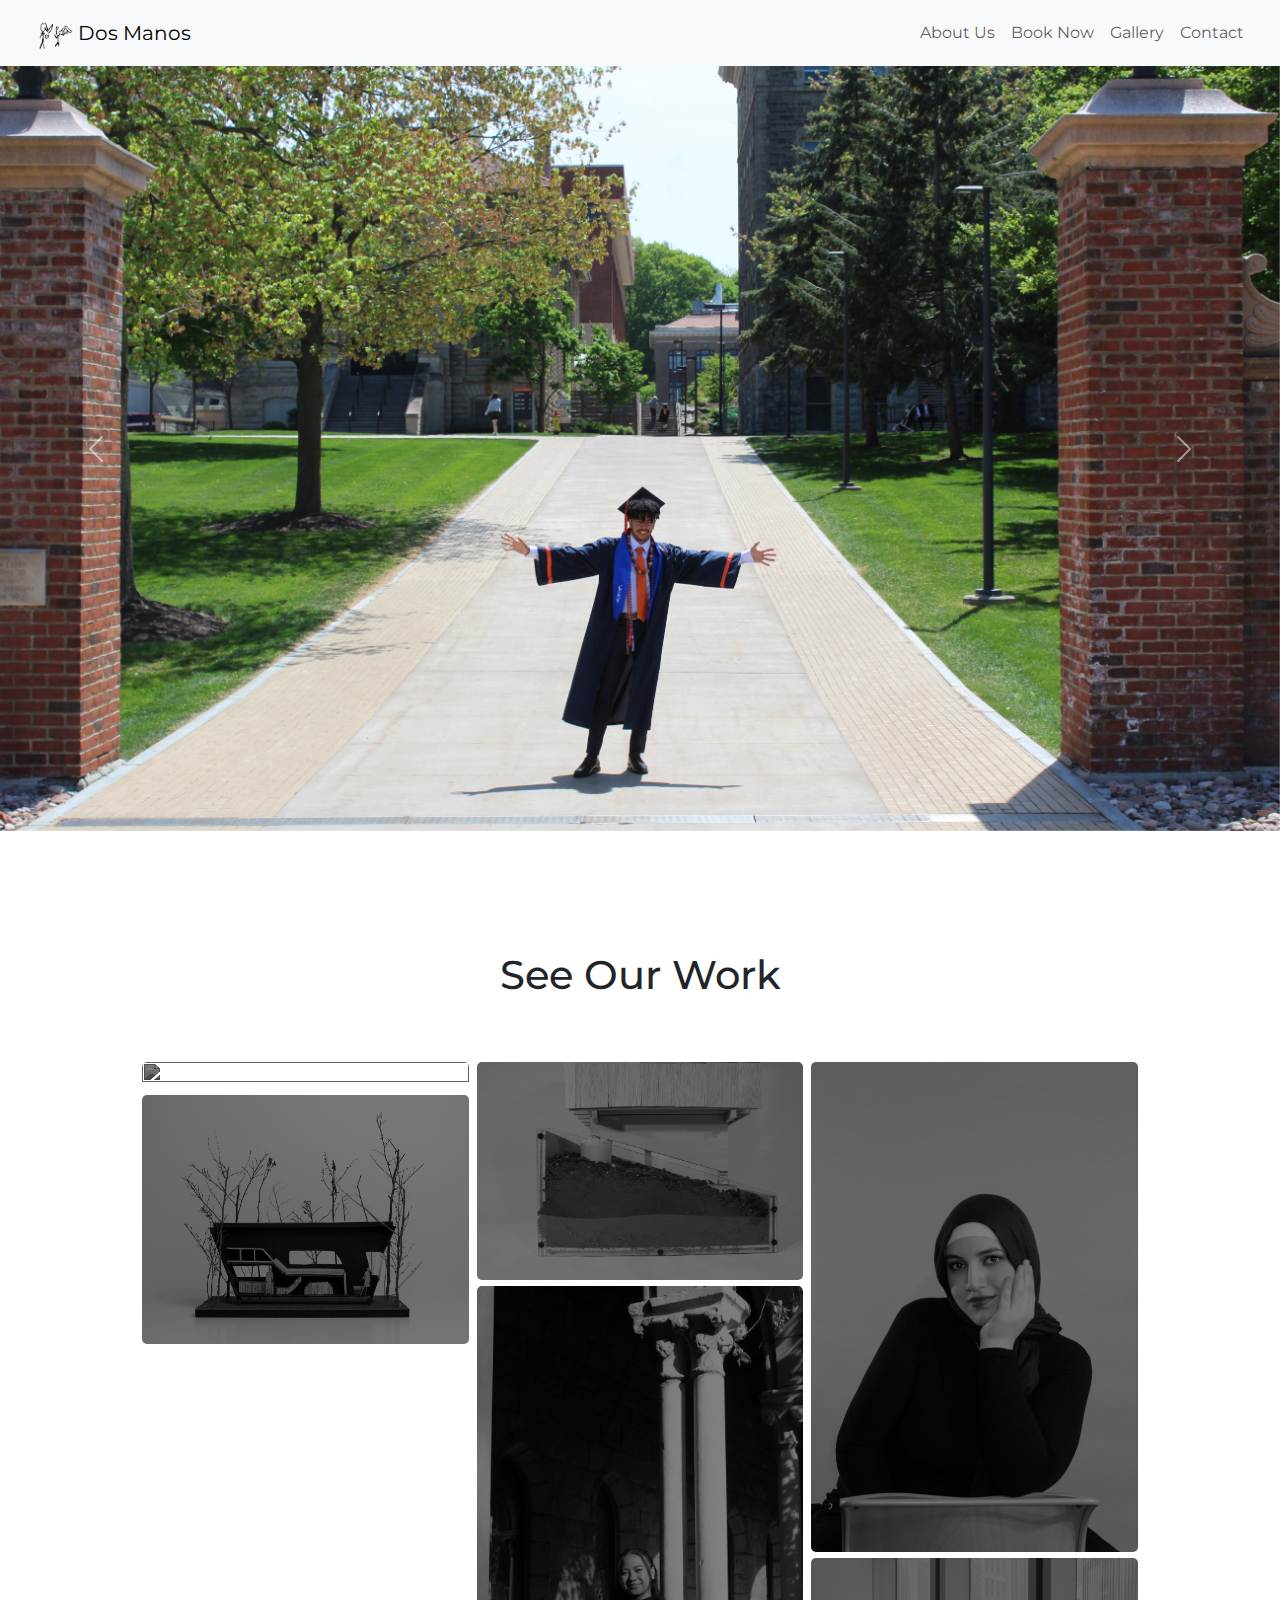
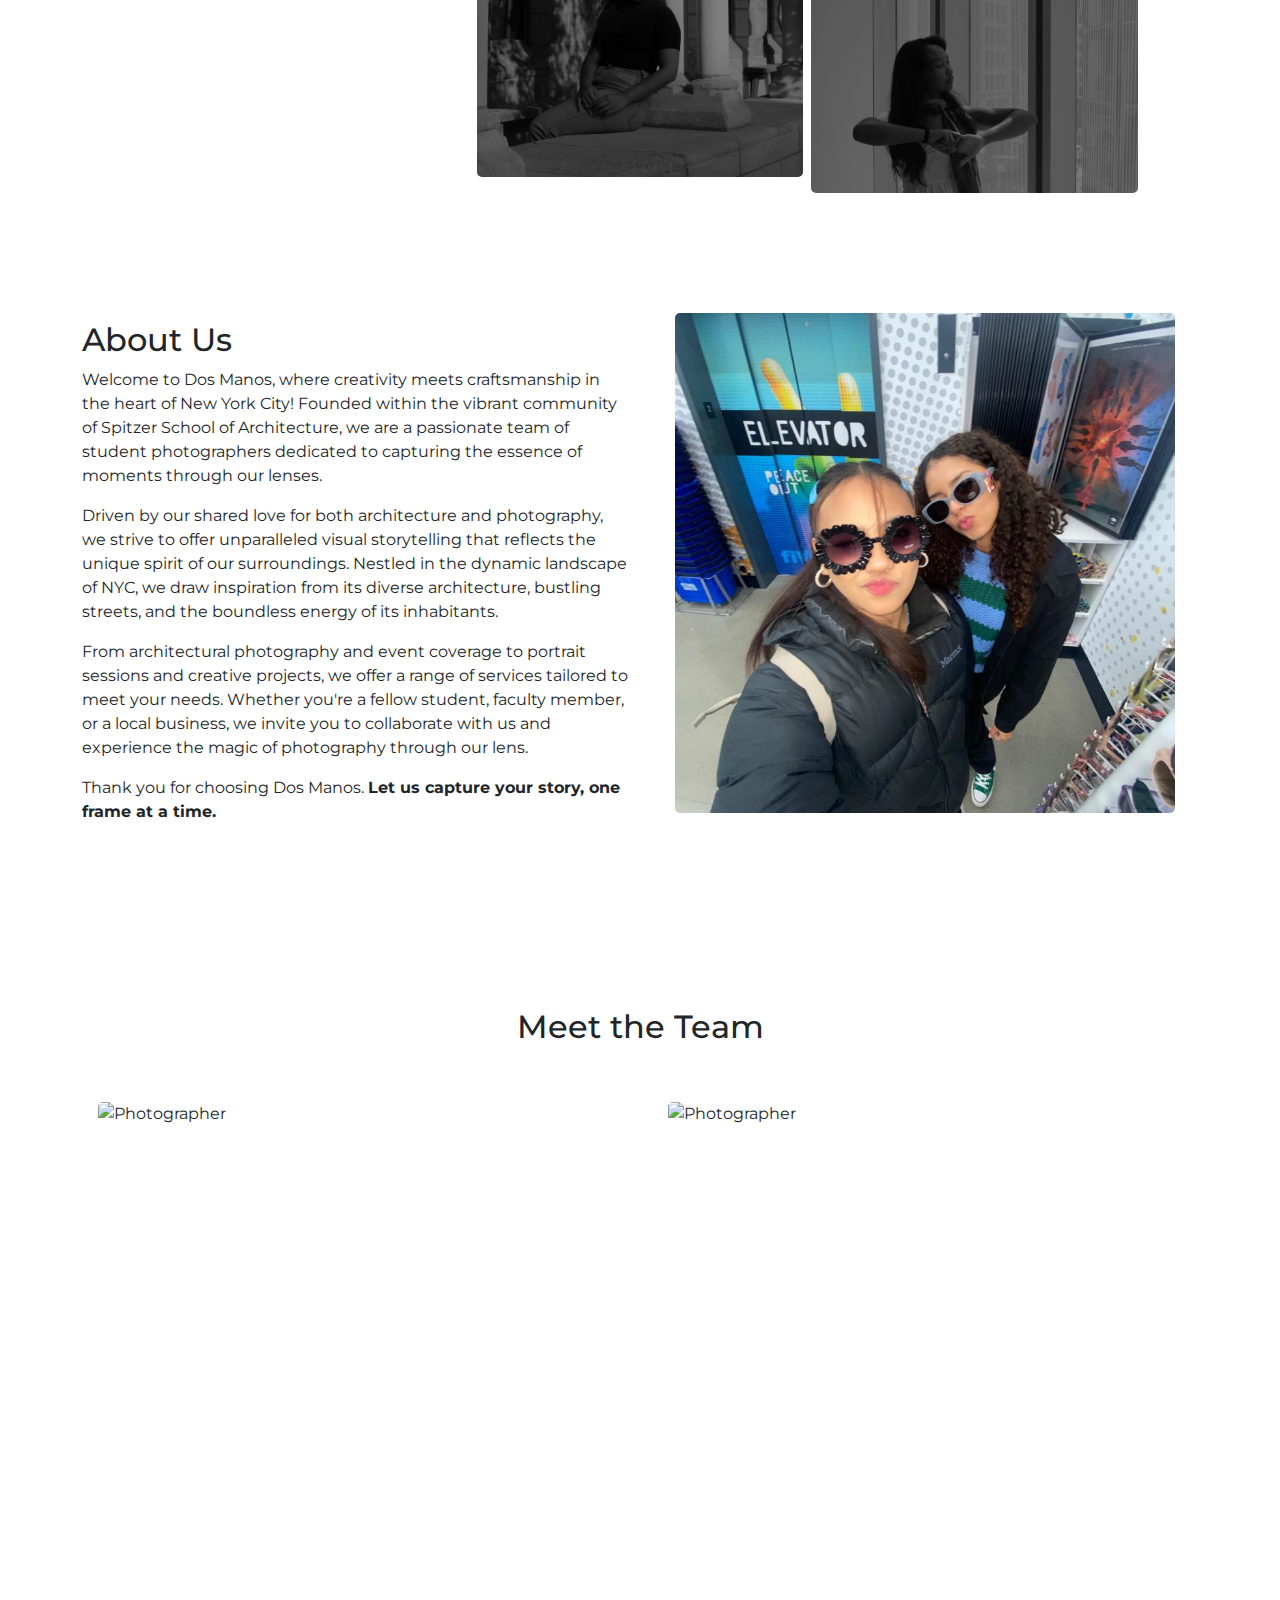
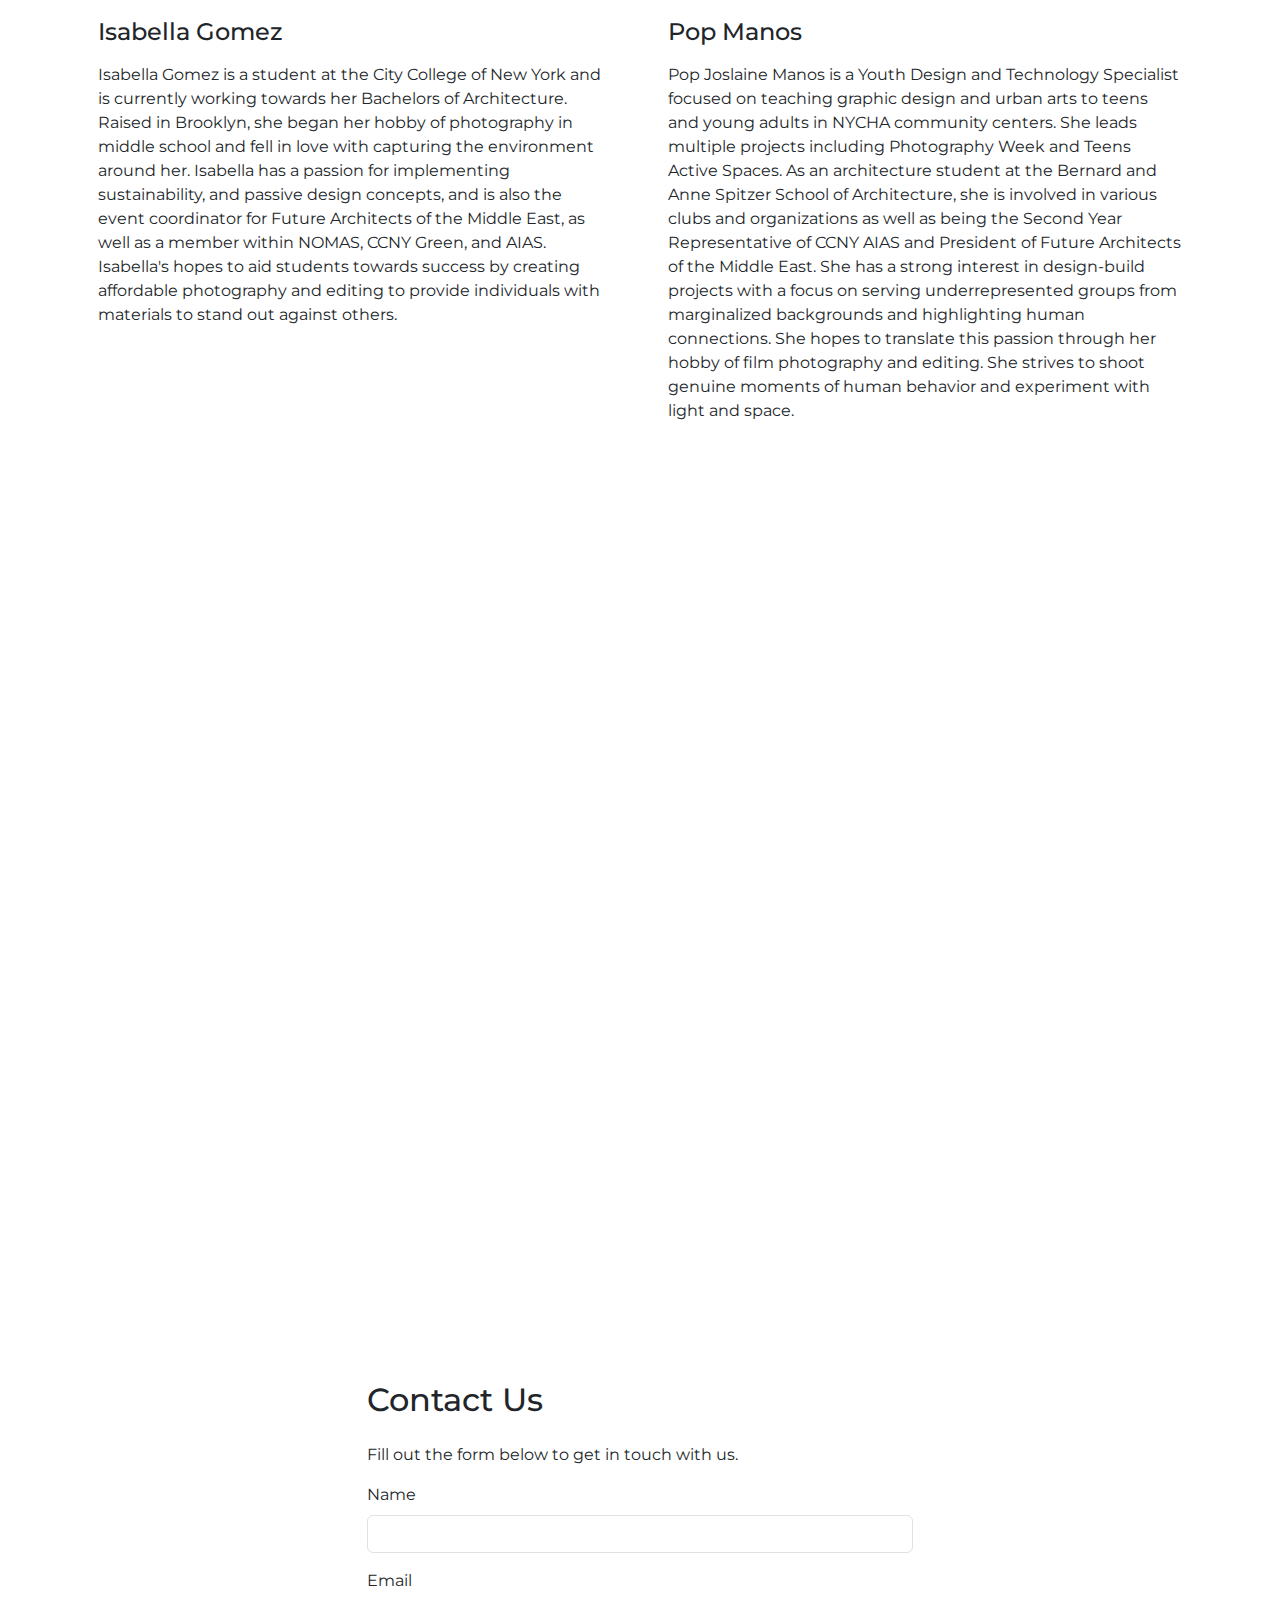
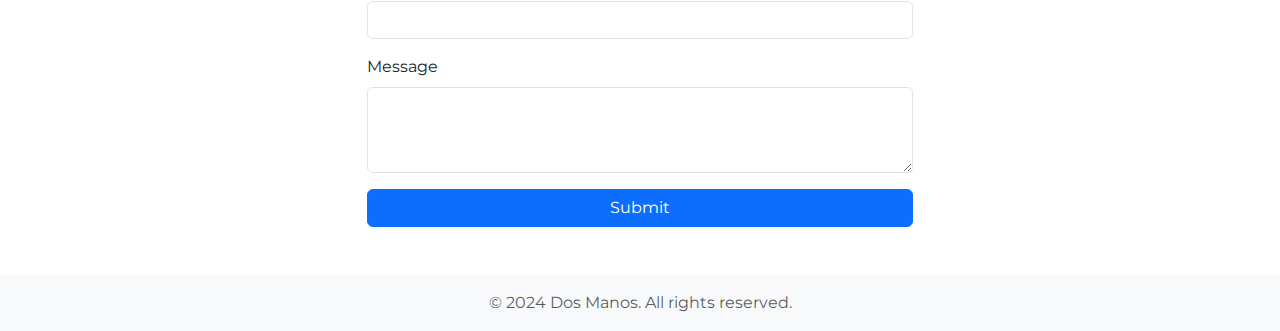
==== index.html @ 1ea1bb6c "removed location info and centered contact us form" ====
<!DOCTYPE html>
<html lang="en">

<head>
    <meta charset="UTF-8">
    <meta name="viewport" content="width=device-width, initial-scale=1.0">
    <title>Dos Manos - Home</title>
    <link href="https://cdn.jsdelivr.net/npm/bootstrap@5.3.3/dist/css/bootstrap.min.css" rel="stylesheet"
        integrity="sha384-QWTKZyjpPEjISv5WaRU9OFeRpok6YctnYmDr5pNlyT2bRjXh0JMhjY6hW+ALEwIH" crossorigin="anonymous">
    <link rel="stylesheet" href="css/style.css">
    <link rel="shortcut icon" href="assets/LOGO.jpg" type="image/x-icon">
</head>

<body>

    <!-- Navbar -->
    <nav class="navbar navbar-expand-lg navbar-light bg-light px-3">
        <div class="container-fluid">
           <img src="assets/LOGO-removebg-preview.png" alt="logo" width="50" height="50">
           <a class="navbar-brand" href="index.html">Dos Manos</a>
            <button class="navbar-toggler" type="button" data-bs-toggle="collapse" data-bs-target="#navbarNav"
                aria-controls="navbarNav" aria-expanded="false" aria-label="Toggle navigation">
                <span class="navbar-toggler-icon"></span>
            </button>
            <div class="collapse navbar-collapse" id="navbarNav">
                <ul class="navbar-nav ms-auto">
                    <li class="nav-item">
                        <a class="nav-link" href="#about">About Us</a>
                    </li>
                    <li class="nav-item">
                        <a class="nav-link" href="#book">Book Now</a>
                    </li>
                    <li class="nav-item">
                        <a class="nav-link" href="gallery.html">Gallery</a>
                    </li>
                    <li class="nav-item">
                        <a class="nav-link" href="#contact">Contact</a>
                    </li>
                </ul>
            </div>
        </div>
    </nav>

    <!-- Hero section -->
    <div id="carouselExampleAutoplaying" class="carousel slide" data-bs-ride="carousel">
        <div class="carousel-inner">
            <div class="carousel-item active">
                <img src="assets/grad_photo.JPG" class="d-block w-100 c-image" alt="...">
            </div>
            <div class="carousel-item">
                <img src="assets/stairs.JPG" class="d-block w-100 c-image" alt="...">
            </div>
            <div class="carousel-item">
                <img src="assets/landscape.jpg" class="d-block w-100 c-image" alt="...">
            </div>
        </div>
        <button class="carousel-control-prev" type="button" data-bs-target="#carouselExampleAutoplaying"
            data-bs-slide="prev">
            <span class="carousel-control-prev-icon" aria-hidden="true"></span>
            <span class="visually-hidden">Previous</span>
        </button>
        <button class="carousel-control-next" type="button" data-bs-target="#carouselExampleAutoplaying"
            data-bs-slide="next">
            <span class="carousel-control-next-icon" aria-hidden="true"></span>
            <span class="visually-hidden">Next</span>
        </button>
    </div>

    <!-- Gallery section -->
    <section class="container-fluid" id="gallery">
        <h1 class="text-center py-5">See Our Work</h1>
        <div class="row gallery-row">
            <div class="col gallery-col">
                <img src="assets/headshotl.JPG" />
                <img src="assets/frontsection.JPG" />
            </div>
            <div class="col gallery-col">
                <img src="assets/foundation.jpg" />
                <img src="assets/pop_sitting.JPG" />
            </div>
            <div class="col gallery-col">
                <img src="assets/mariem.jpg" />
                <img src="assets/picb.JPG" />
            </div>
        </div>
    </section>

    <!-- About us section -->
    <section class="container my-5" id="about">
        <div class="col">
            <div class="row">
                <div class="col-lg-6">
                    <h2 class="my-2">About Us</h2>
                    <p>Welcome to Dos Manos, where creativity meets craftsmanship in the heart of New York City! Founded within the
                    vibrant community of Spitzer School of Architecture, we are a passionate team of student photographers dedicated to
                    capturing the essence of moments through our lenses.</p>
                    <p>Driven by our shared love for both architecture and photography, we strive to offer unparalleled visual storytelling
                    that reflects the unique spirit of our surroundings. Nestled in the dynamic landscape of NYC, we draw inspiration from
                    its diverse architecture, bustling streets, and the boundless energy of its inhabitants.</p>
                    <p> From architectural photography and event coverage to portrait sessions and creative projects, we offer a range of
                    services tailored to meet your needs. Whether you're a fellow student, faculty member, or a local business, we invite
                    you to collaborate with us and experience the magic of photography through our lens.</p>
                    <p> Thank you for choosing Dos Manos. <b>Let us capture your story, one frame at a time.</b></p>
                </div>
                <div class="col-lg-6 d-flex">
                    <img src="assets/aboutsection.jpg" class="img-fluid img-border mx-auto square-image" alt="Photographer">
                </div>
            </div>
        </div>
    </section>

    <!-- Meet the team section -->
    <section class="container my-4" id="meet">
        <h2 class="text-center py-5">Meet the Team</h2>
        <div class="row">
            <div class="col-sm-12 col-md-6">
                <div class="row">
                    <div class="col d-flex mx-3">
                        <img src="assets/aboutizy.JPG" class="img-fluid img-border mx-auto team-pic" alt="Photographer">
                    </div>
                </div>
                <div class="row about-text">
                    <div class="col mx-3">
                        <h4 class="my-3">Isabella Gomez</h4>
                        <p>Isabella Gomez is a student at the City College of New York and is currently
                        working towards her Bachelors of Architecture. Raised in Brooklyn, she began
                        her hobby of photography in middle school and fell in love with capturing the
                        environment around her. Isabella has a passion for implementing sustainability,
                        and passive design concepts, and is also the event coordinator for Future
                        Architects of the Middle East, as well as a member within NOMAS, CCNY Green,
                        and AIAS. Isabella's hopes to aid students towards success by creating affordable
                        photography and editing to provide individuals with materials to stand out against
                        others.</p>
                    </div>
                </div>
            </div>
            <div class="col-sm-12 col-md-6">
                <div class="row">
                    <div class="col d-flex mx-3">
                        <img src="assets/popabout.jpg" class="img-fluid img-border mx-auto team-pic" alt="Photographer">
                    </div>
                </div>
                <div class="row about-text">
                    <div class="col mx-3">
                        <h4 class="my-3">Pop Manos</h4>
                        <p>Pop Joslaine Manos is a Youth Design and Technology Specialist focused on teaching
                        graphic design and urban arts to teens and young adults in NYCHA community centers.
                        She leads multiple projects including Photography Week and Teens Active Spaces.
                        As an architecture student at the Bernard and Anne Spitzer School of Architecture,
                        she is involved in various clubs and organizations as well as being the Second Year
                        Representative of CCNY AIAS and President of Future Architects of the Middle East.
                        She has a strong interest in design-build projects with a focus on serving
                        underrepresented groups from marginalized backgrounds and highlighting human
                        connections. She hopes to translate this passion through her hobby of film
                        photography and editing. She strives to shoot genuine moments of human behavior and
                        experiment with light and space.</p>
                    </div>
                </div>
            </div>
        </div>
    </section>

    <!-- Embed calendly for scheduling-->
    <section class="container-fluid" id="book">
        <div 
            class="calendly-inline-widget" 
            data-url="https://calendly.com/ethandavid111" 
            style="min-width:320px;height:710px;"
            >
        </div>
    </section>

    <!-- Contact us section -->
    <section class="container my-5" id="contact">
        <div class="row d-flex">
            <div class="col-lg-6 mx-auto">
                <h2 class="py-3">Contact Us</h2>
                <p>Fill out the form below to get in touch with us.</p>
                <form action="https://formsubmit.co/ethandavid111@gmail.com" method="POST">
                    <input type="hidden" name="_subject" value="New Inquiry For Dos Manos">
                    <div class="mb-3">
                        <label for="name" class="form-label">Name</label>
                        <input type="text" class="form-control" id="name" name="name" required>
                    </div>
                    <div class="mb-3">
                        <label for="email" class="form-label">Email</label>
                        <input type="email" class="form-control" id="email" name="email" required>
                    </div>
                    <div class="mb-3">
                        <label for="message" class="form-label">Message</label>
                        <textarea class="form-control" id="message" name="message" rows="3" required></textarea>
                    </div>
                    <button type="submit" class="btn btn-primary w-100">Submit</button>
                </form>
            </div>
        </div>
    </section>

    <!-- Footer -->
    <footer class="footer mt-auto py-3 bg-light">
        <div class="container text-center">
            <span class="text-muted">© 2024 Dos Manos. All rights reserved.</span>
        </div>
    </footer>

    <!-- Scripts -->
    <script src="https://cdn.jsdelivr.net/npm/bootstrap@5.3.3/dist/js/bootstrap.bundle.min.js"
        integrity="sha384-YvpcrYf0tY3lHB60NNkmXc5s9fDVZLESaAA55NDzOxhy9GkcIdslK1eN7N6jIeHz"
        crossorigin="anonymous"></script>
    <script type="text/javascript" src="https://assets.calendly.com/assets/external/widget.js"></script>
</body>

</html>
---- css/style.css ----
@import url('https://fonts.googleapis.com/css2?family=Montserrat:ital,wght@0,100..900;1,100..900&display=swap');

* {
    margin: 0;
    padding: 0;
    box-sizing: border-box;
    font-family: 'Montserrat', sans-serif;

}

section {
    padding-top: 8vh;
}

.team-pic {
    height: 500px;
    width: 100%;
    object-fit: cover;
}

.square-image {
    width: 500px;
    /* Adjust this value as needed */
    height: 500px;
    /* Adjust this value as needed */
    object-fit: cover;
}

.img-border {
    border-radius: 5px;
}

.team-member {
    display: flex;
    flex-direction: column;
    align-items: center;
    justify-content: center;
    margin: 2% 0;
}

.c-image {
    height: 85vh;
    object-fit: cover;
}

::-webkit-scrollbar {
    width: 10px;
    height: 10px;
    background-color: #ccc;
}

::-webkit-scrollbar-thumb {
    background-color: #eee;
}

::-webkit-scrollbar-track {
    background-color: #fff;
}

.modal {
    display: none;
    /* Initially hidden */
    position: fixed;
    /* Stay in place */
    z-index: 1;
    /* Sit on top */
    padding-top: 100px;
    /* Location of box content */
    left: 0;
    top: 0;
    width: 100%;
    /* Full width */
    height: 100%;
    /* Full height */
    overflow: auto;
    /* Enable scroll if needed */
    background-color: rgba(0, 0, 0, 0.4);
    /* Black w/ opacity */
}

.img-zoom {
    max-width: 80%;
    /* Max image width */
    max-height: 80%;
    /* Max image height */
    margin: auto;
    display: block;
    object-fit: contain;
    /* Scale to fit container */
}

.modal.active {
    backdrop-filter: blur(20px);
    /* Adjust blur amount as needed */
}

.gallery-row {
    display: flex;
    flex-wrap: wrap;
    width: 80%;
}

.gallery-row .gallery-col {
    flex: 33.3%;
    width: auto;
    overflow: hidden;
    padding: 0 4px;
    height: 100%;
}

.gallery-row .gallery-col img {
    margin-top: 2%;
    width: 100%;
    height: 100%;
    cursor: pointer;
    filter: grayscale(1) brightness(0.5);
    border-radius: 5px;
    transition: 0.3s linear;
}

.gallery-row .gallery-col img:hover {
    filter: grayscale(0) brightness(1);
}

#gallery {
    display: flex;
    align-items: center;
    flex-direction: column;
}

/* MAKE IT RESPONSIVE */
@media only screen and (max-width: 800px) {
    .gallery-row .gallery-col {
        flex: 50%;
    }

    .c-image {
        height: 50vh;
    }
}

@media only screen and (max-width: 600px) {
    .gallery-row .gallery-col {
        flex: 100%;
    }

    .gallery-row .gallery-col img {
        filter: grayscale(0) brightness(1);
    }
}
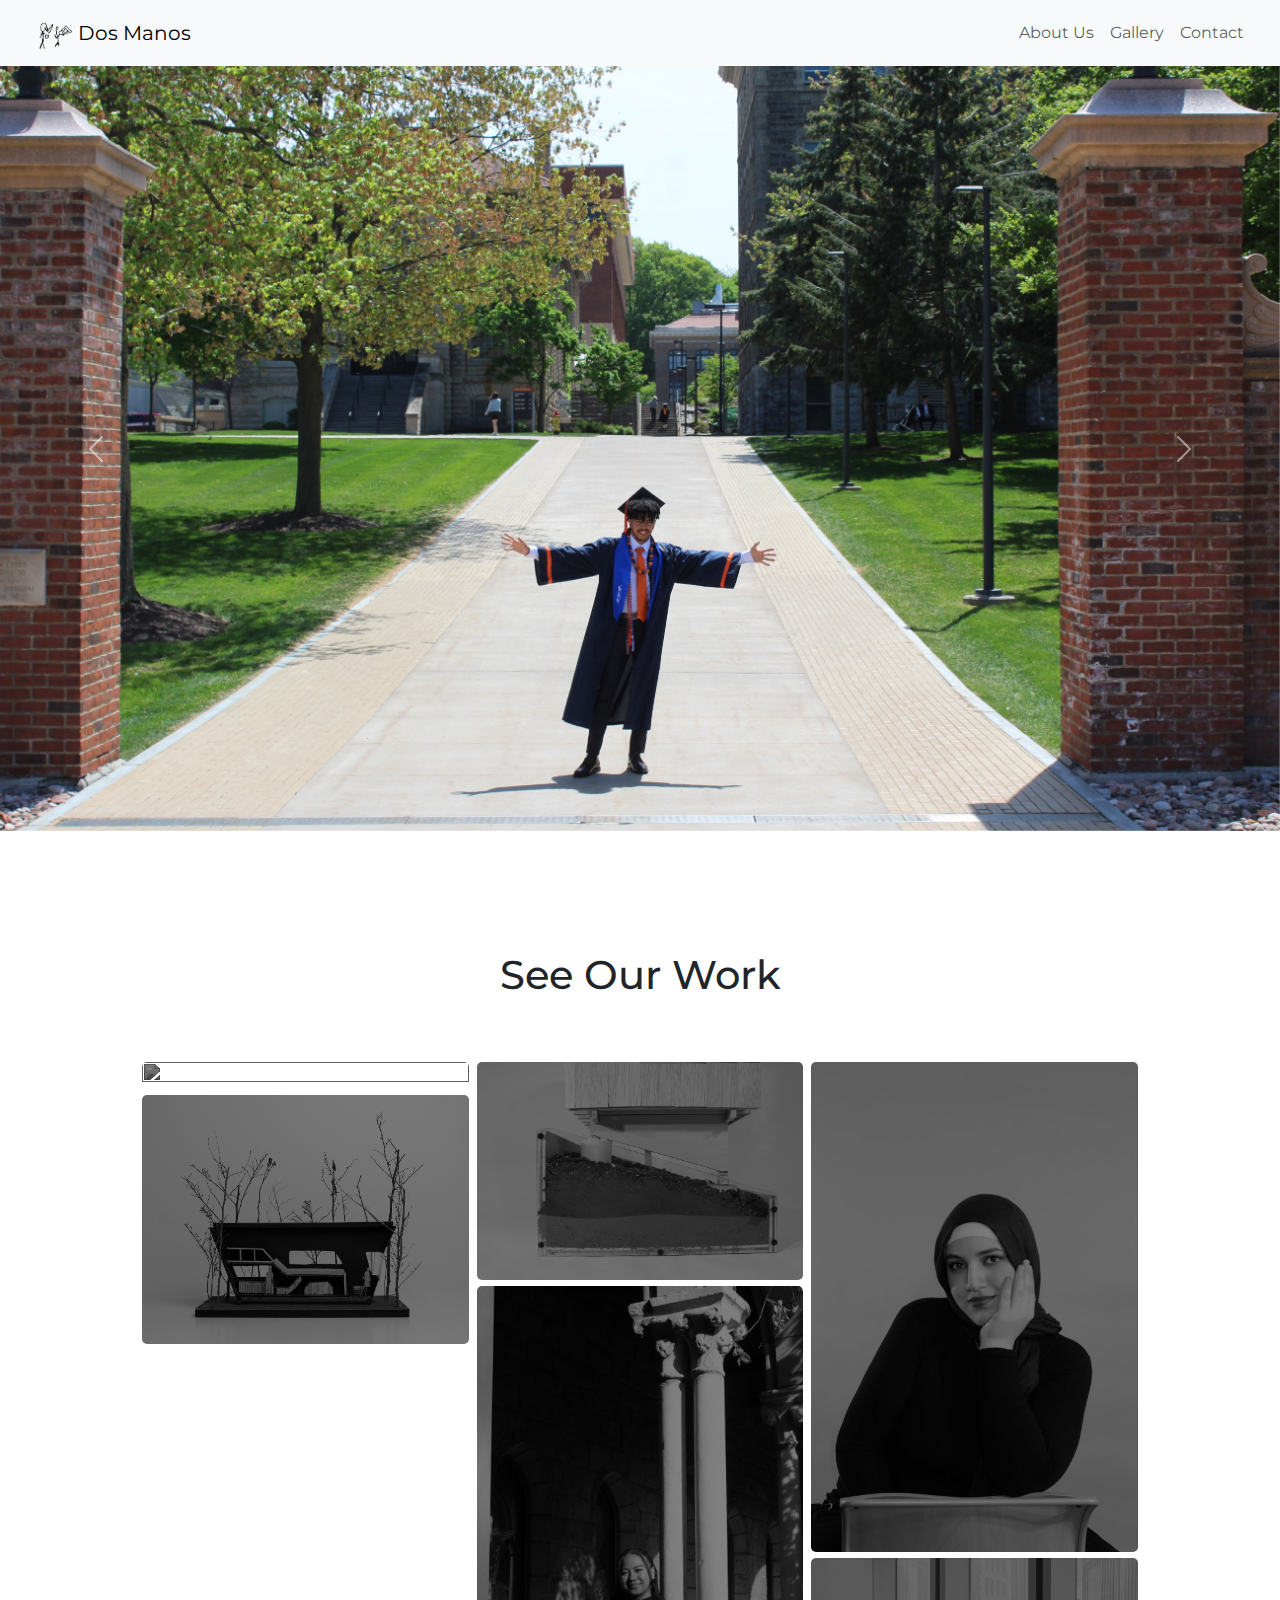
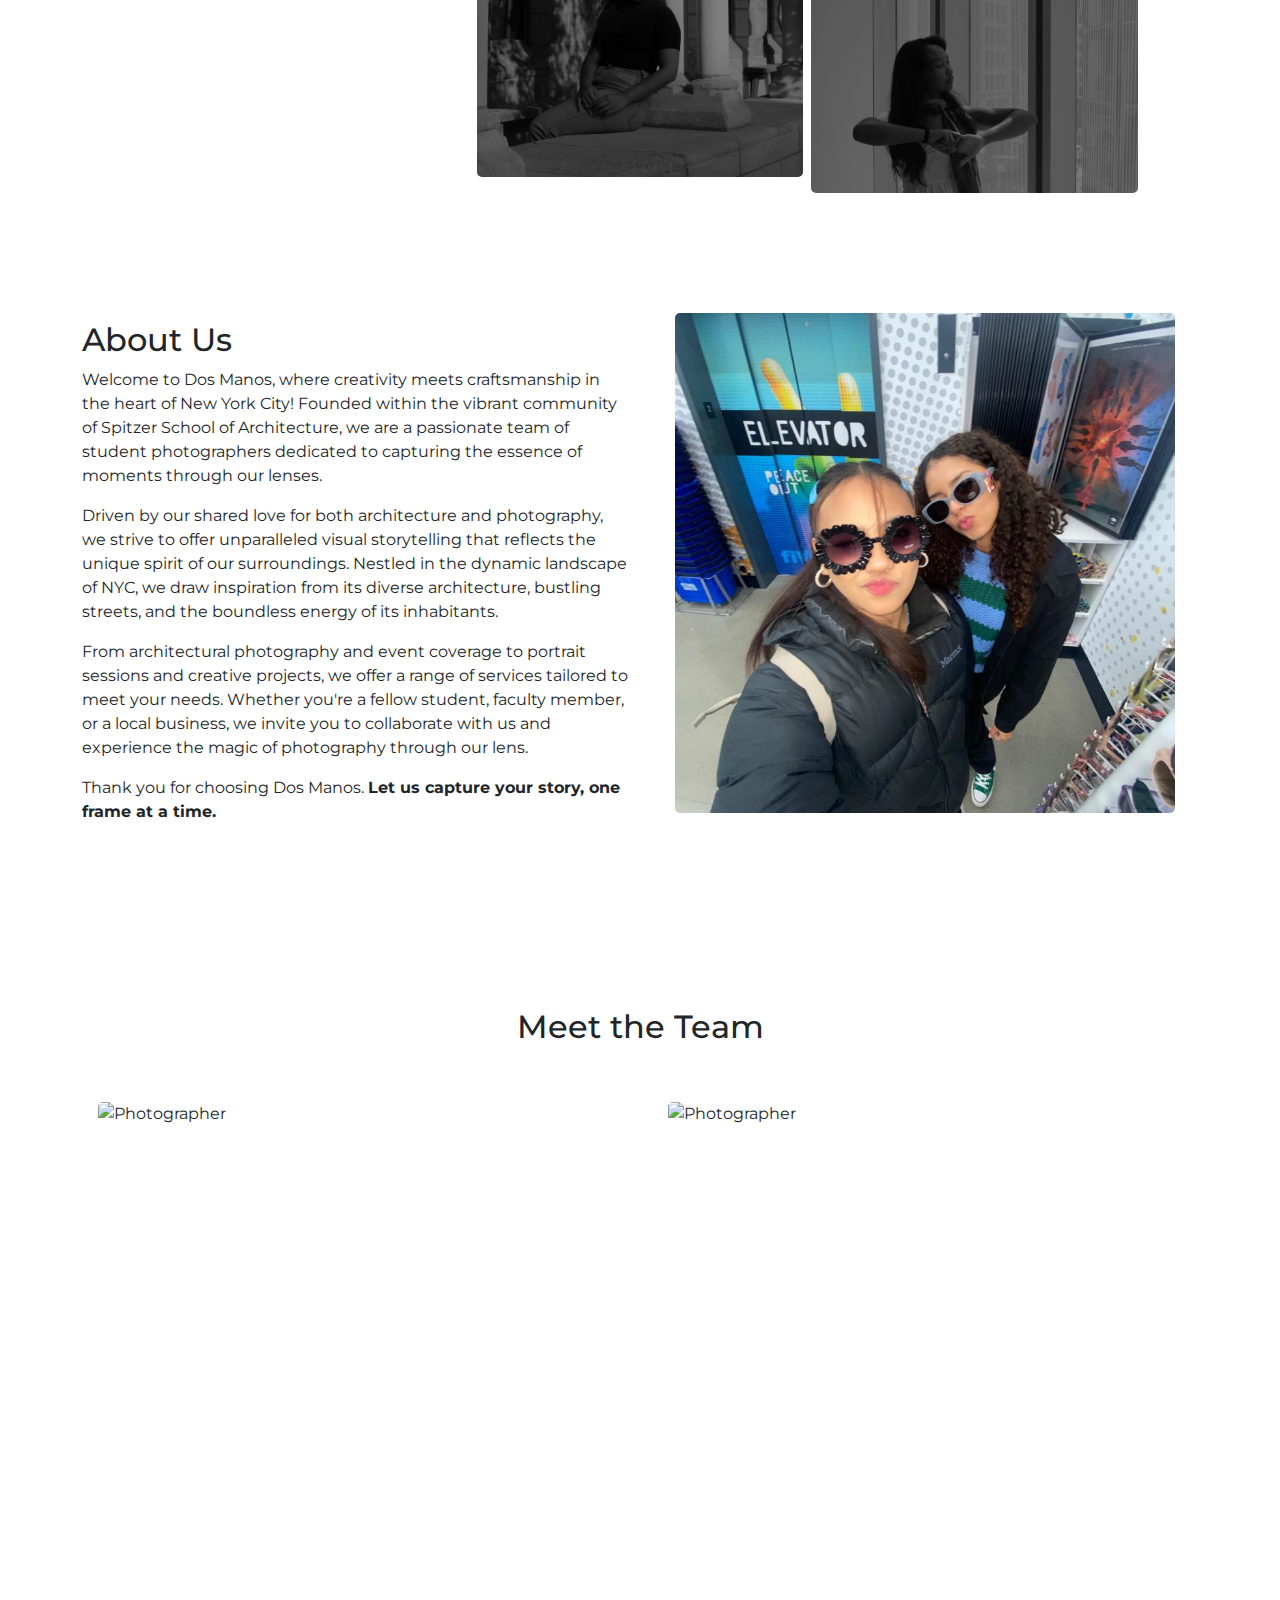
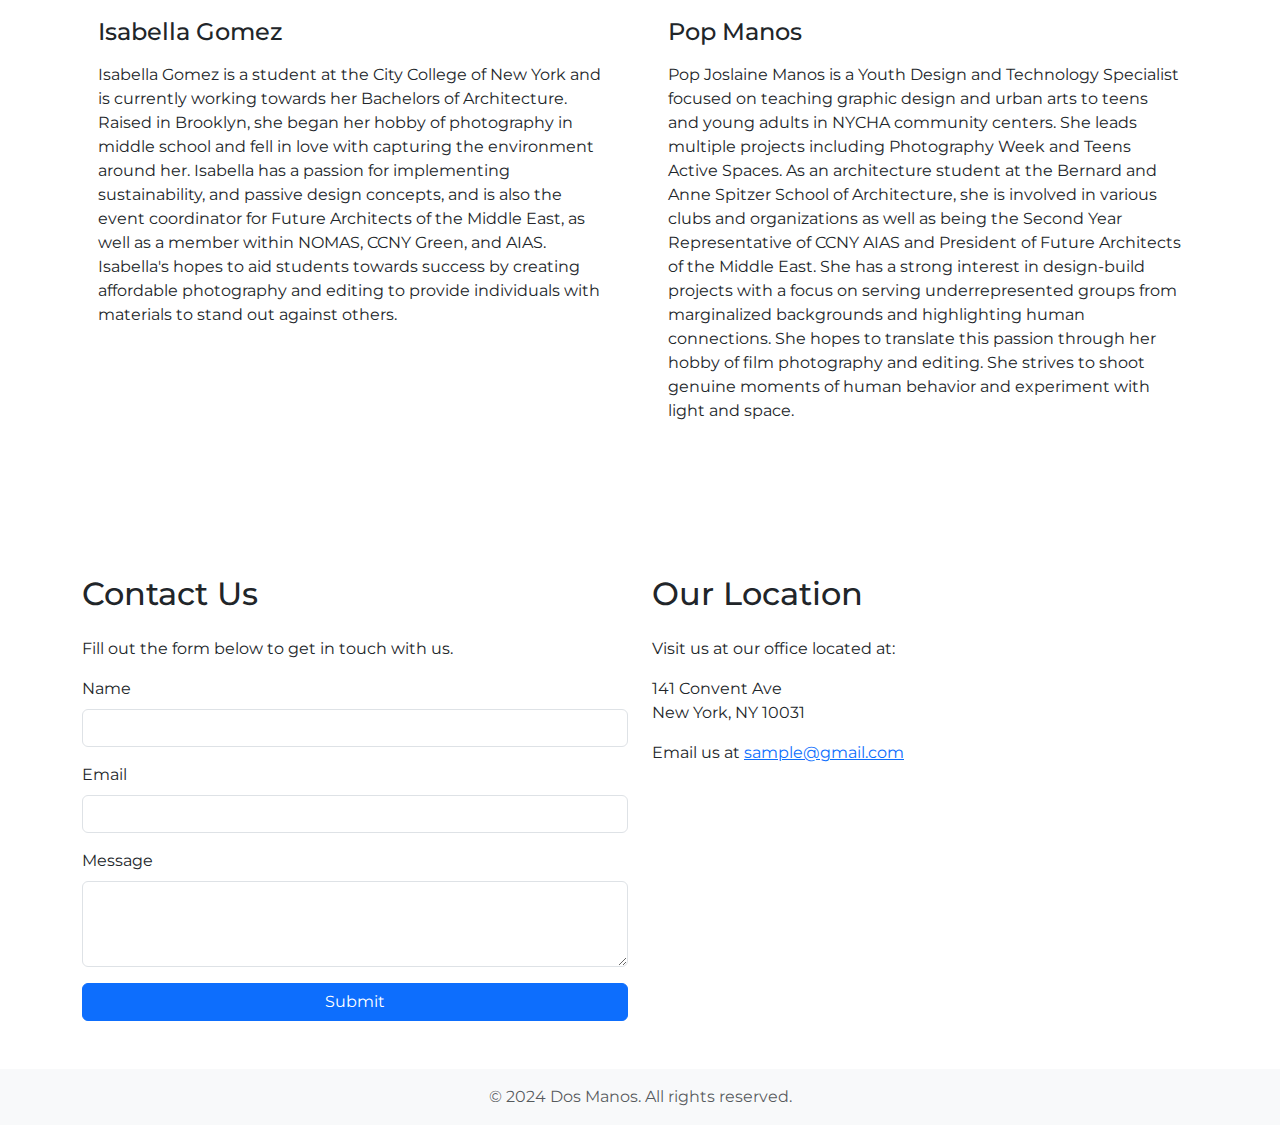
==== commit cfd42582: "removed booking section" ====
--- a/index.html
+++ b/index.html
@@ -26,9 +26,6 @@
                 <ul class="navbar-nav ms-auto">
                     <li class="nav-item">
                         <a class="nav-link" href="#about">About Us</a>
-                    </li>
-                    <li class="nav-item">
-                        <a class="nav-link" href="#book">Book Now</a>
                     </li>
                     <li class="nav-item">
                         <a class="nav-link" href="gallery.html">Gallery</a>
@@ -160,20 +157,10 @@
         </div>
     </section>
 
-    <!-- Embed calendly for scheduling-->
-    <section class="container-fluid" id="book">
-        <div 
-            class="calendly-inline-widget" 
-            data-url="https://calendly.com/ethandavid111" 
-            style="min-width:320px;height:710px;"
-            >
-        </div>
-    </section>
-
     <!-- Contact us section -->
     <section class="container my-5" id="contact">
-        <div class="row d-flex">
-            <div class="col-lg-6 mx-auto">
+        <div class="row">
+            <div class="col-lg-6">
                 <h2 class="py-3">Contact Us</h2>
                 <p>Fill out the form below to get in touch with us.</p>
                 <form action="https://formsubmit.co/ethandavid111@gmail.com" method="POST">
@@ -193,6 +180,15 @@
                     <button type="submit" class="btn btn-primary w-100">Submit</button>
                 </form>
             </div>
+            <div class="col-lg-6">
+                <h2 class="py-3">Our Location</h2>
+                <p>Visit us at our office located at:</p>
+                <address>
+                    141 Convent Ave<br>
+                    New York, NY 10031
+                </address>
+                <p>Email us at <a href="mailto: sample@gmail.com">sample@gmail.com</a></p>
+            </div>
         </div>
     </section>
 
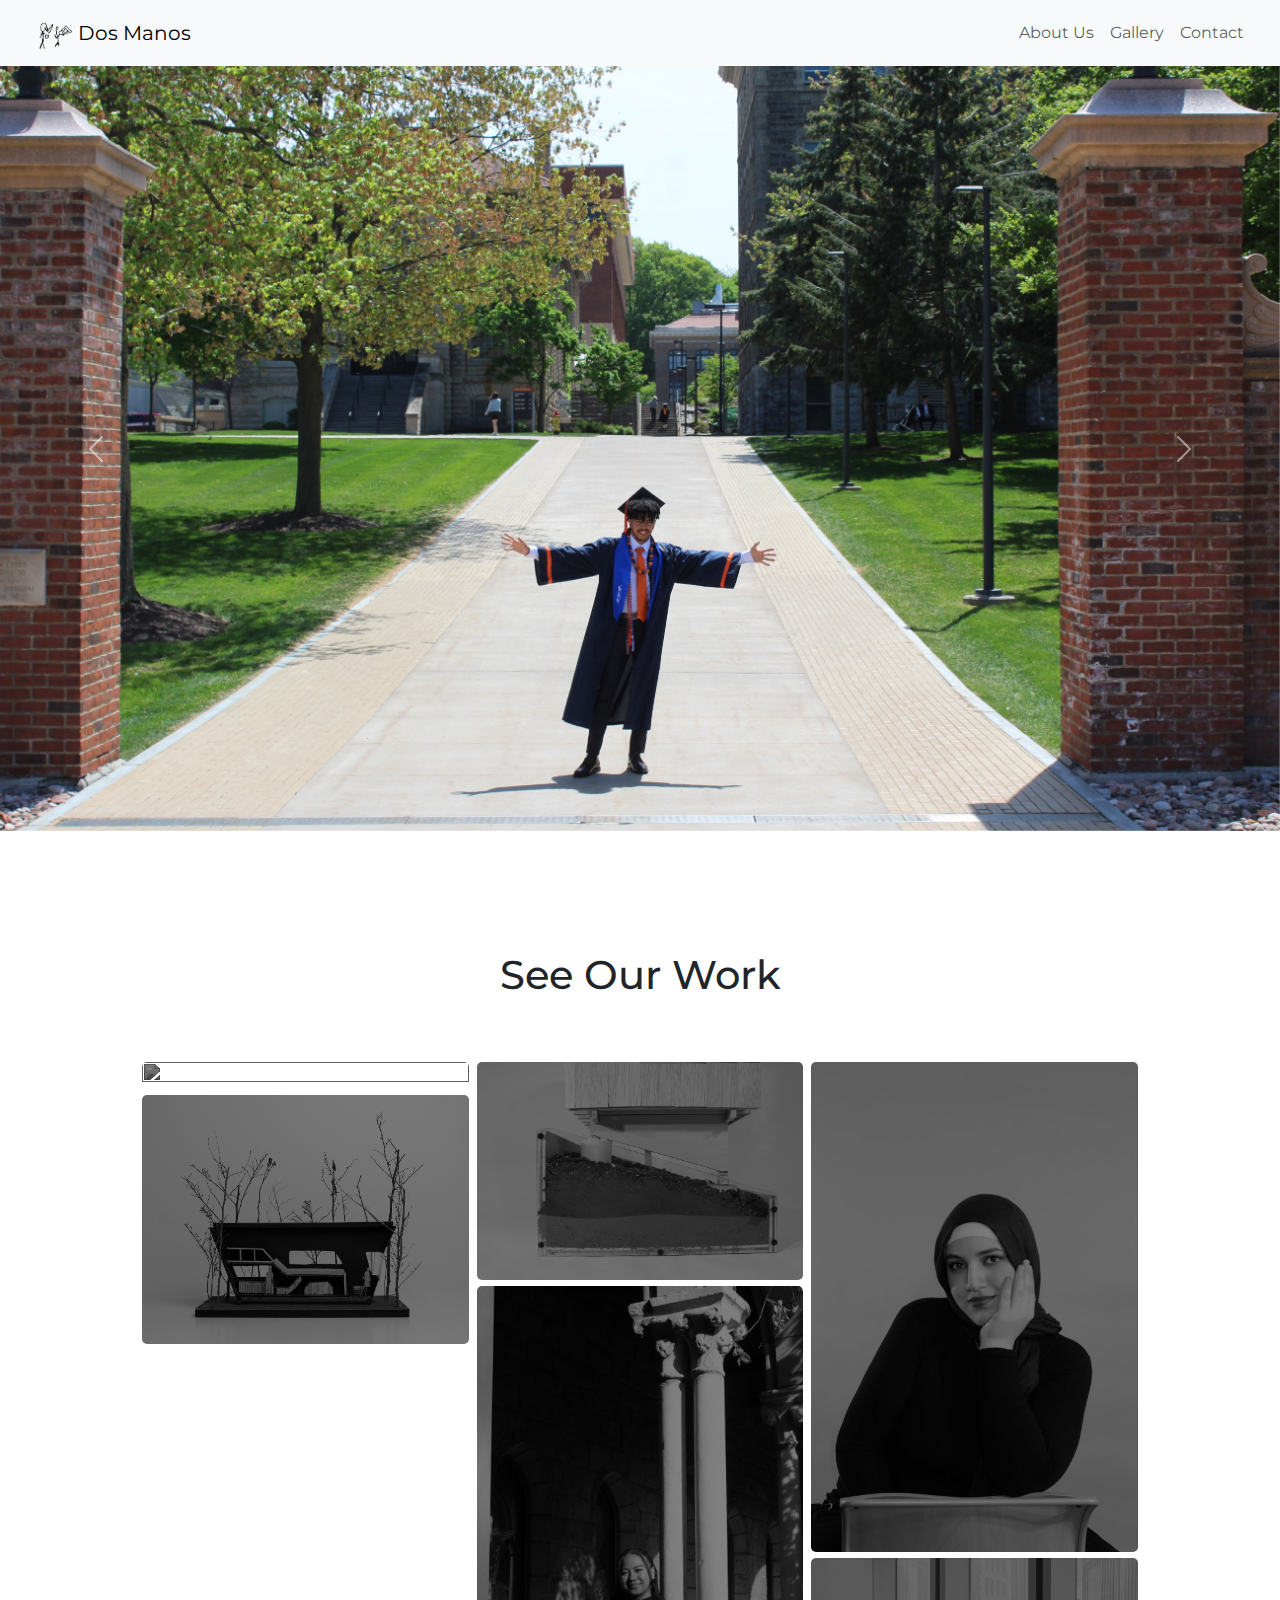
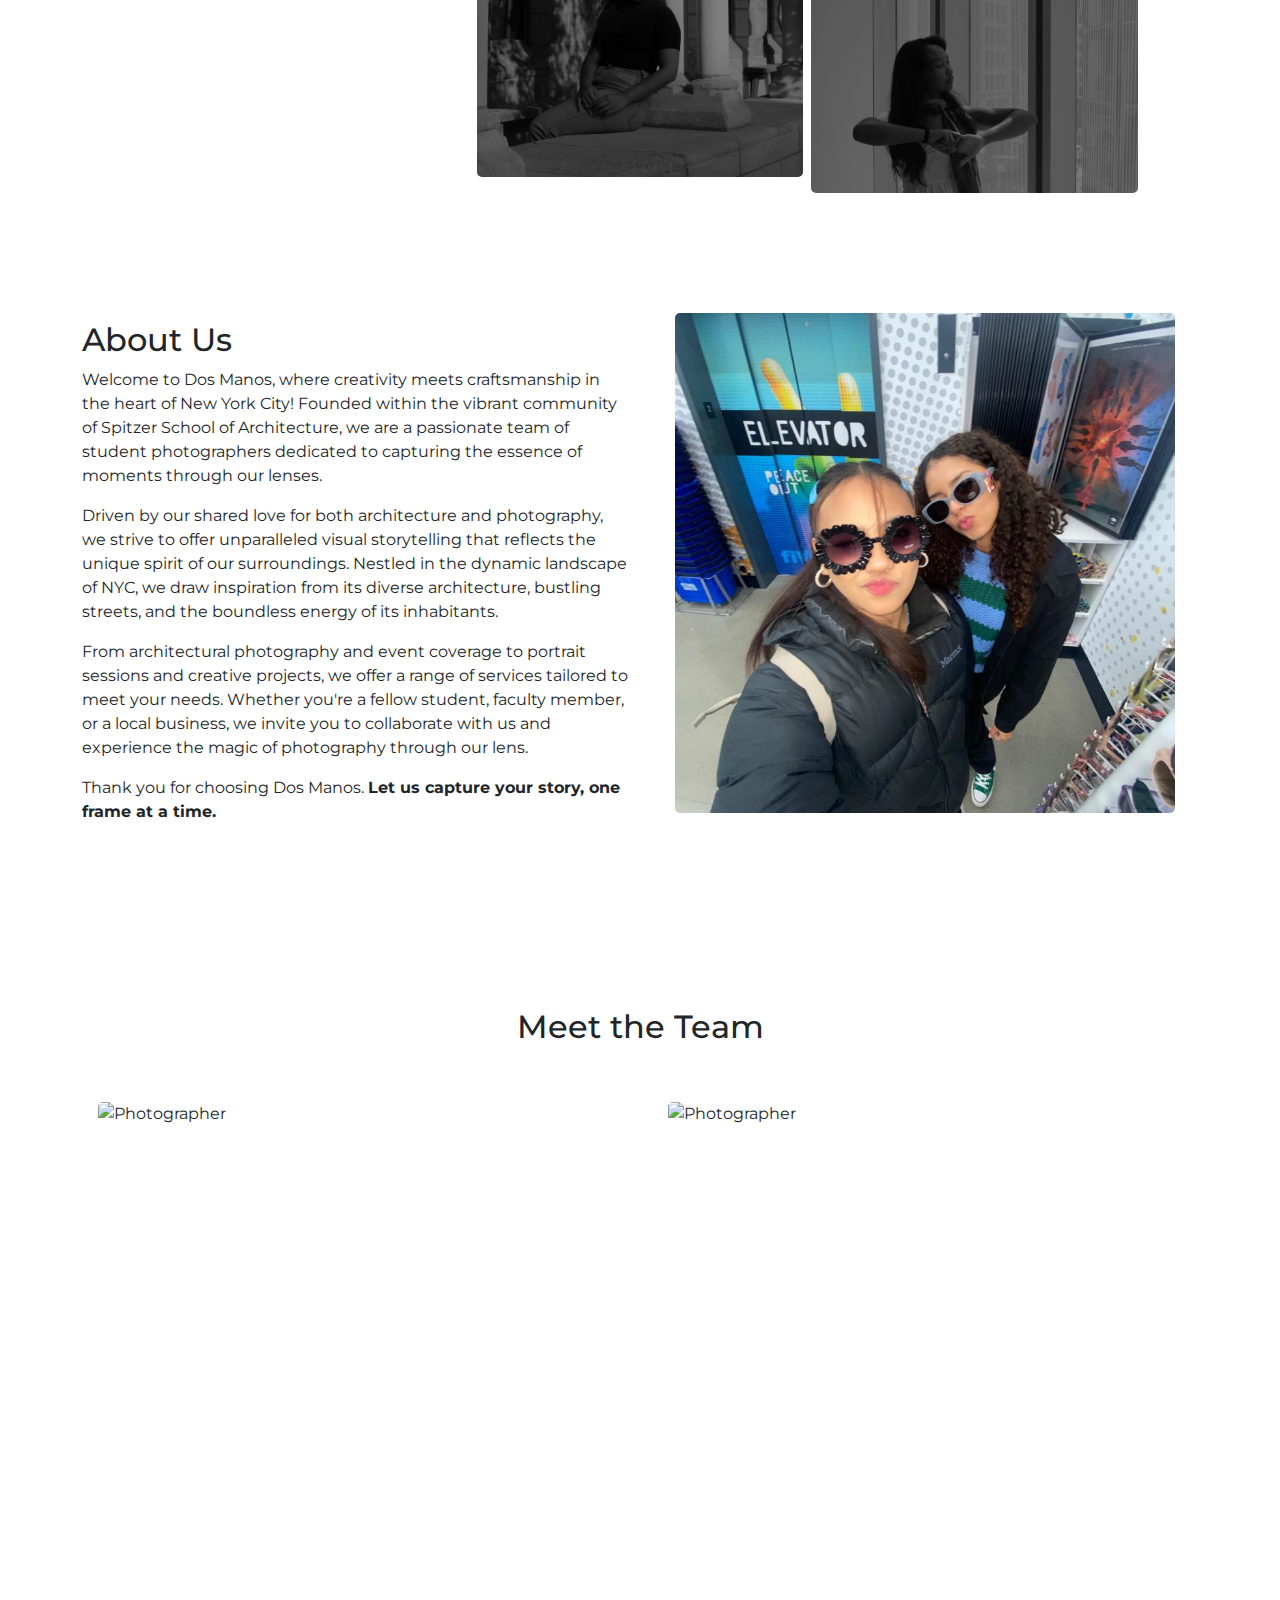
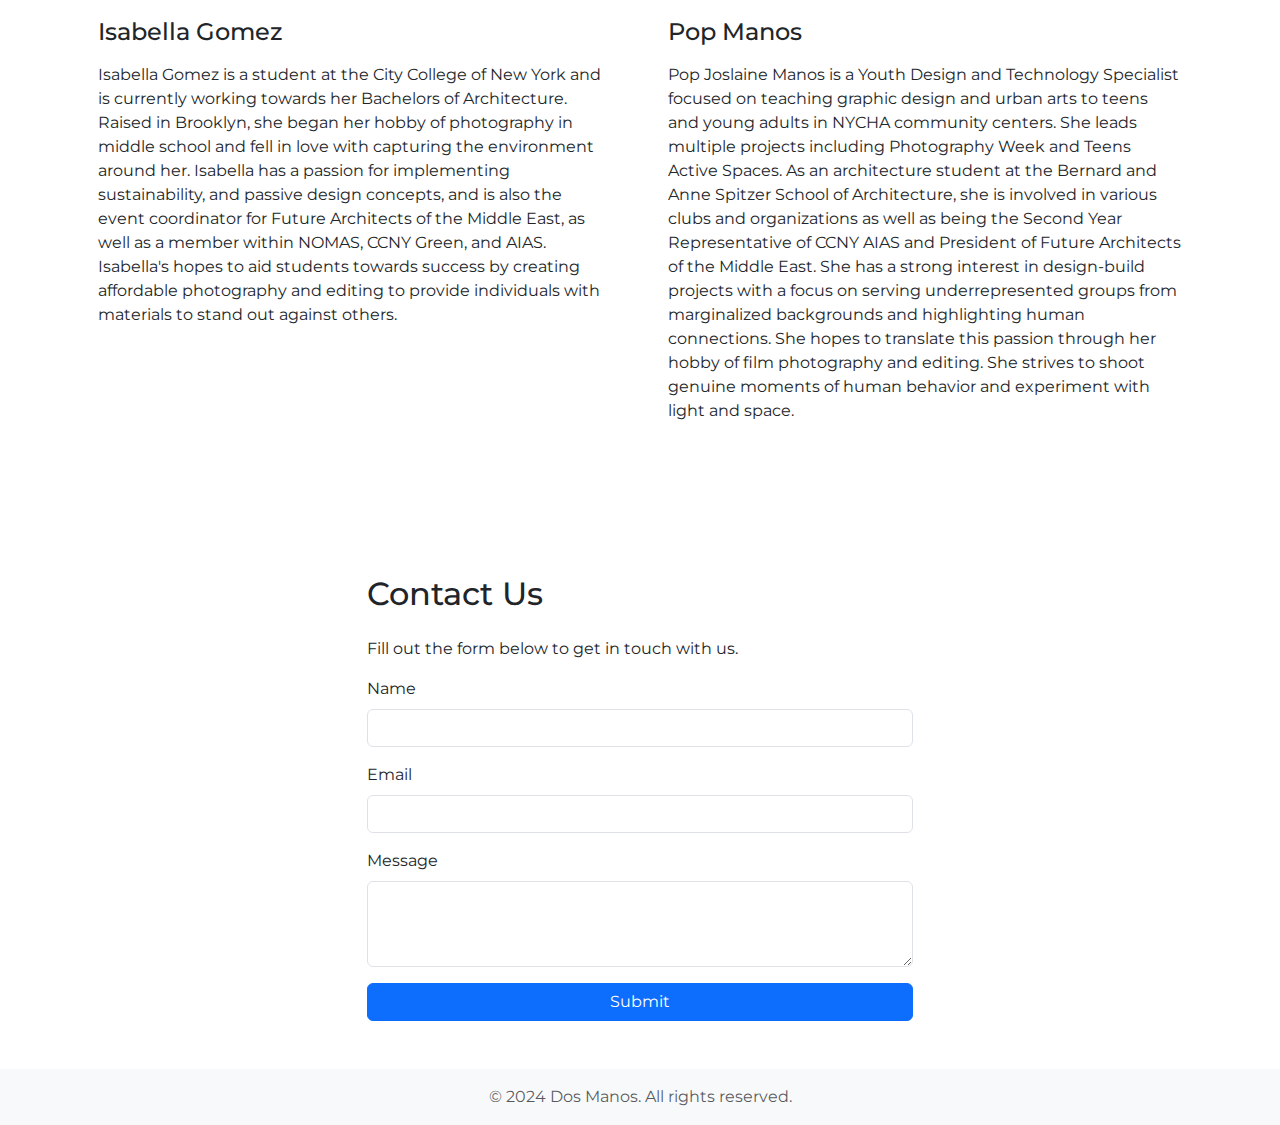
==== commit 6ffc0387: "Merge branch 'master' of https://github.com/edg35/dos-manos-official" ====
--- a/index.html
+++ b/index.html
@@ -159,8 +159,8 @@
 
     <!-- Contact us section -->
     <section class="container my-5" id="contact">
-        <div class="row">
-            <div class="col-lg-6">
+        <div class="row d-flex">
+            <div class="col-lg-6 mx-auto">
                 <h2 class="py-3">Contact Us</h2>
                 <p>Fill out the form below to get in touch with us.</p>
                 <form action="https://formsubmit.co/ethandavid111@gmail.com" method="POST">
@@ -180,15 +180,6 @@
                     <button type="submit" class="btn btn-primary w-100">Submit</button>
                 </form>
             </div>
-            <div class="col-lg-6">
-                <h2 class="py-3">Our Location</h2>
-                <p>Visit us at our office located at:</p>
-                <address>
-                    141 Convent Ave<br>
-                    New York, NY 10031
-                </address>
-                <p>Email us at <a href="mailto: sample@gmail.com">sample@gmail.com</a></p>
-            </div>
         </div>
     </section>
 
@@ -204,6 +195,49 @@
         integrity="sha384-YvpcrYf0tY3lHB60NNkmXc5s9fDVZLESaAA55NDzOxhy9GkcIdslK1eN7N6jIeHz"
         crossorigin="anonymous"></script>
     <script type="text/javascript" src="https://assets.calendly.com/assets/external/widget.js"></script>
+
+    <!-- Contact form error handling -->
+    <script type="text/javascript">
+        const form = document.getElementById("contact").querySelector("form"); // Select the form
+
+        form.addEventListener("submit", (event) => { // Add event listener for submit
+            const nameInput = document.getElementById("name");
+            const emailInput = document.getElementById("email");
+            const messageInput = document.getElementById("message");
+
+            let hasError = false; // Flag to track errors
+
+            // Validate name (check for empty string)
+            if (nameInput.value.trim() === "") {
+                nameInput.classList.add("border-danger"); // Add red border class
+                hasError = true;
+            } else {
+                nameInput.classList.remove("border-danger"); // Remove red border if valid
+            }
+
+            // Validate email (check for valid email format)
+            const emailRegex = /^[^\s@]+@[^\s@]+\.[^\s@]+$/;
+            if (!emailRegex.test(emailInput.value)) {
+                emailInput.classList.add("border-danger");
+                hasError = true;
+            } else {
+                emailInput.classList.remove("border-danger");
+            }
+
+            // Validate message (check for empty string)
+            if (messageInput.value.trim() === "") {
+                messageInput.classList.add("border-danger");
+                hasError = true;
+            } else {
+                messageInput.classList.remove("border-danger");
+            }
+
+            // Prevent form submission if there's an error
+            if (hasError) {
+                event.preventDefault();
+            }
+        });
+    </script>
 </body>
 
 </html>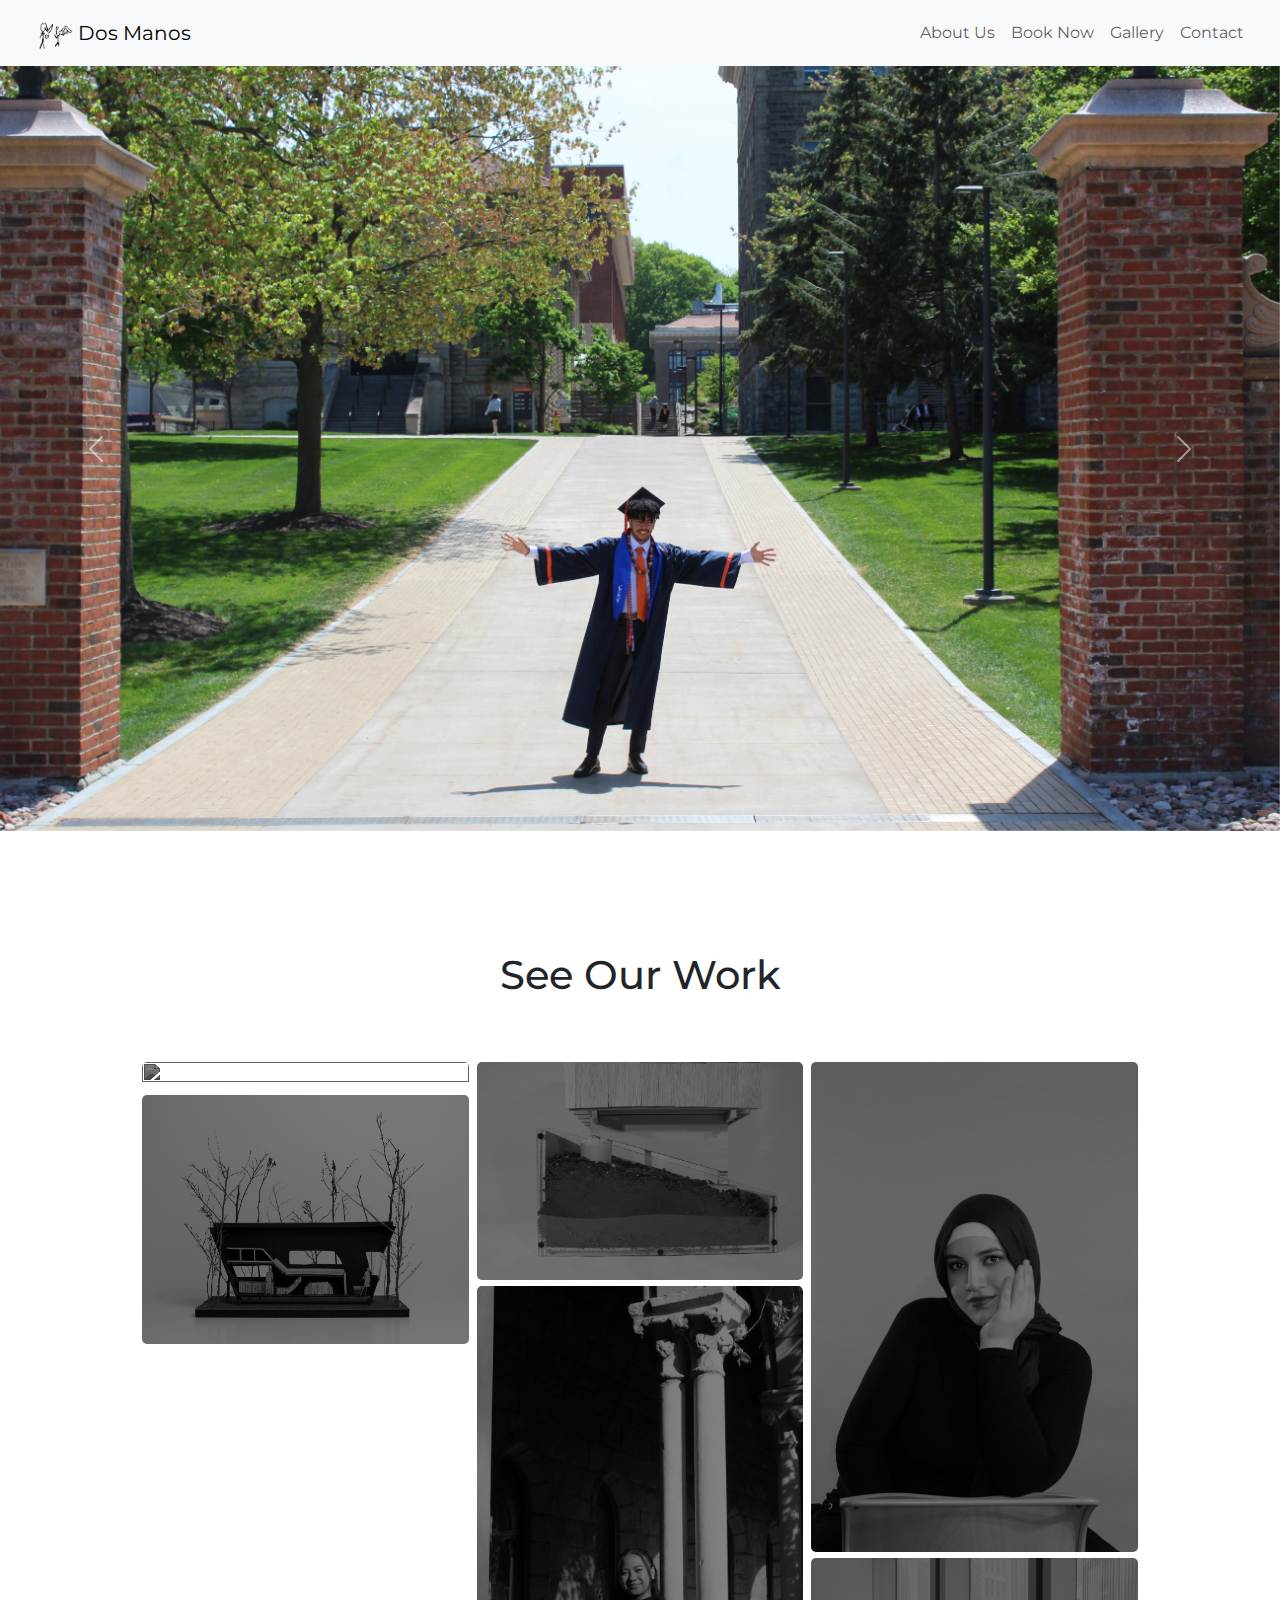
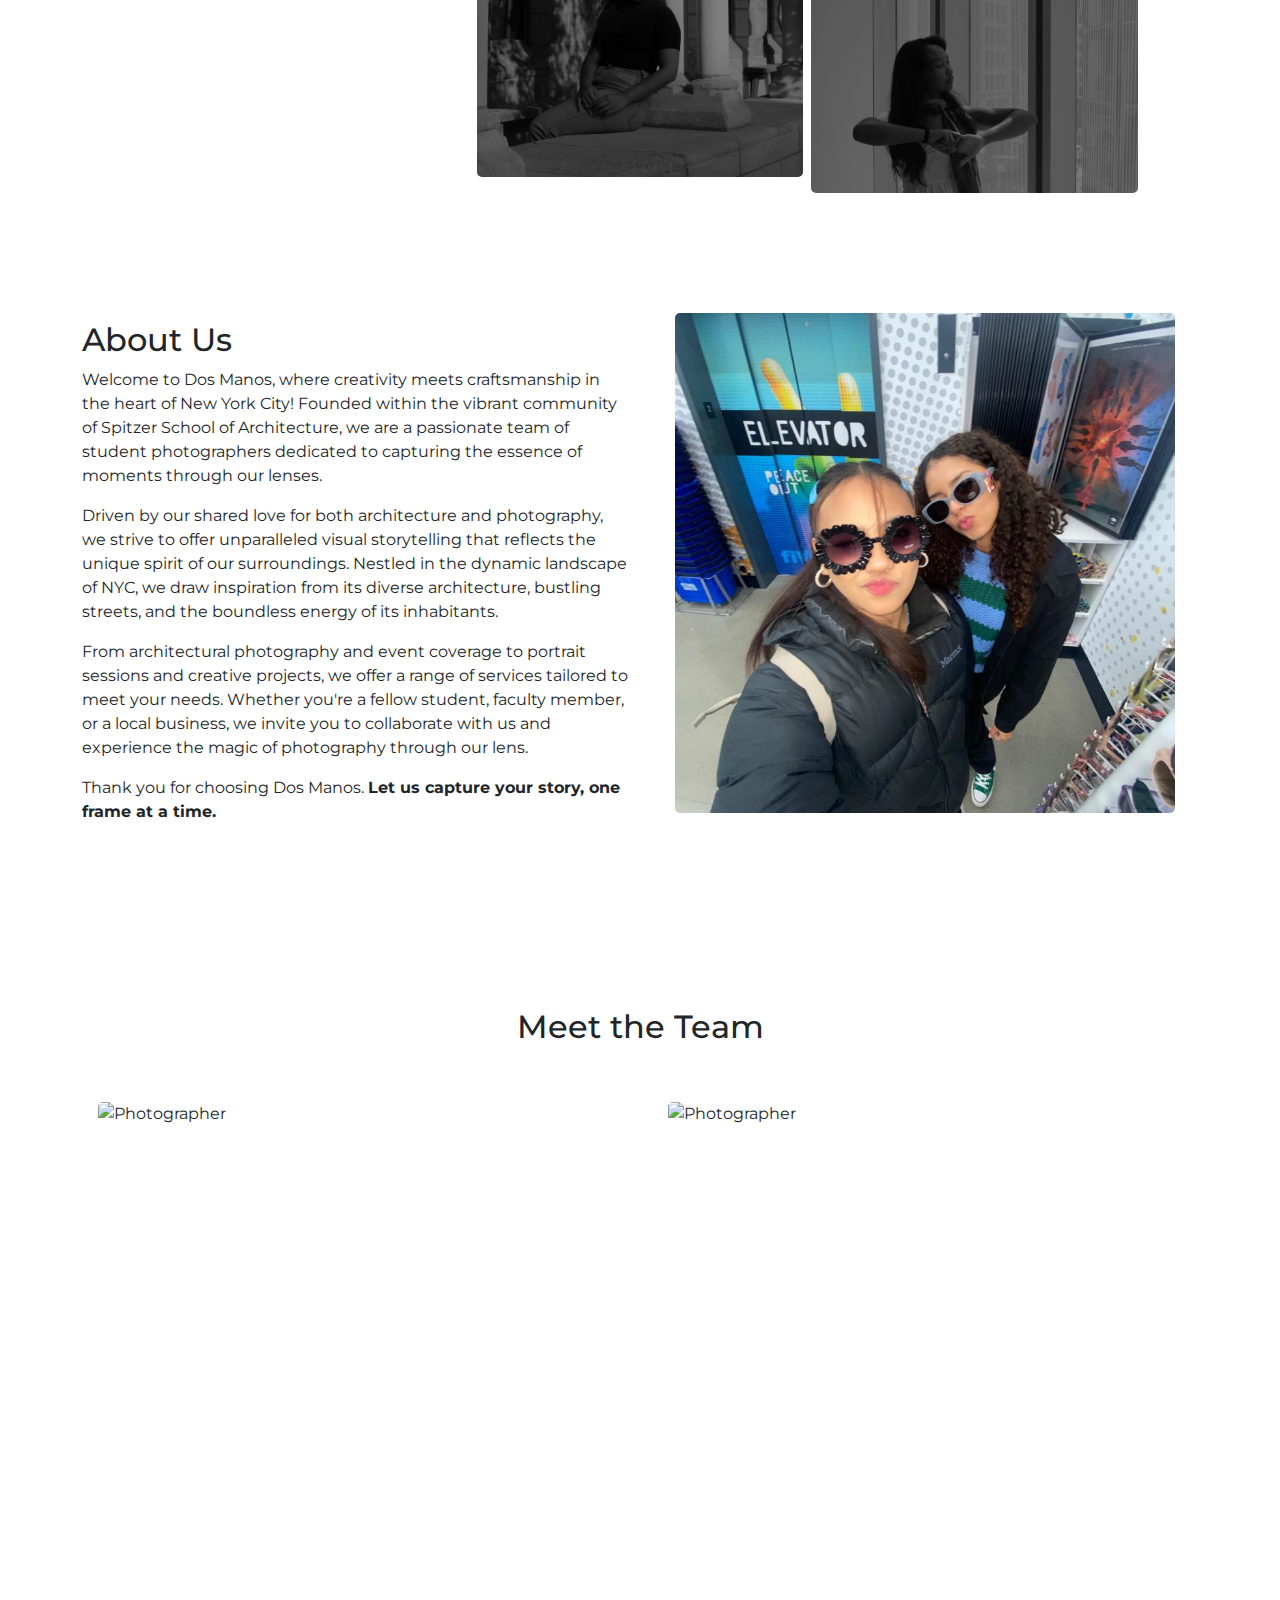
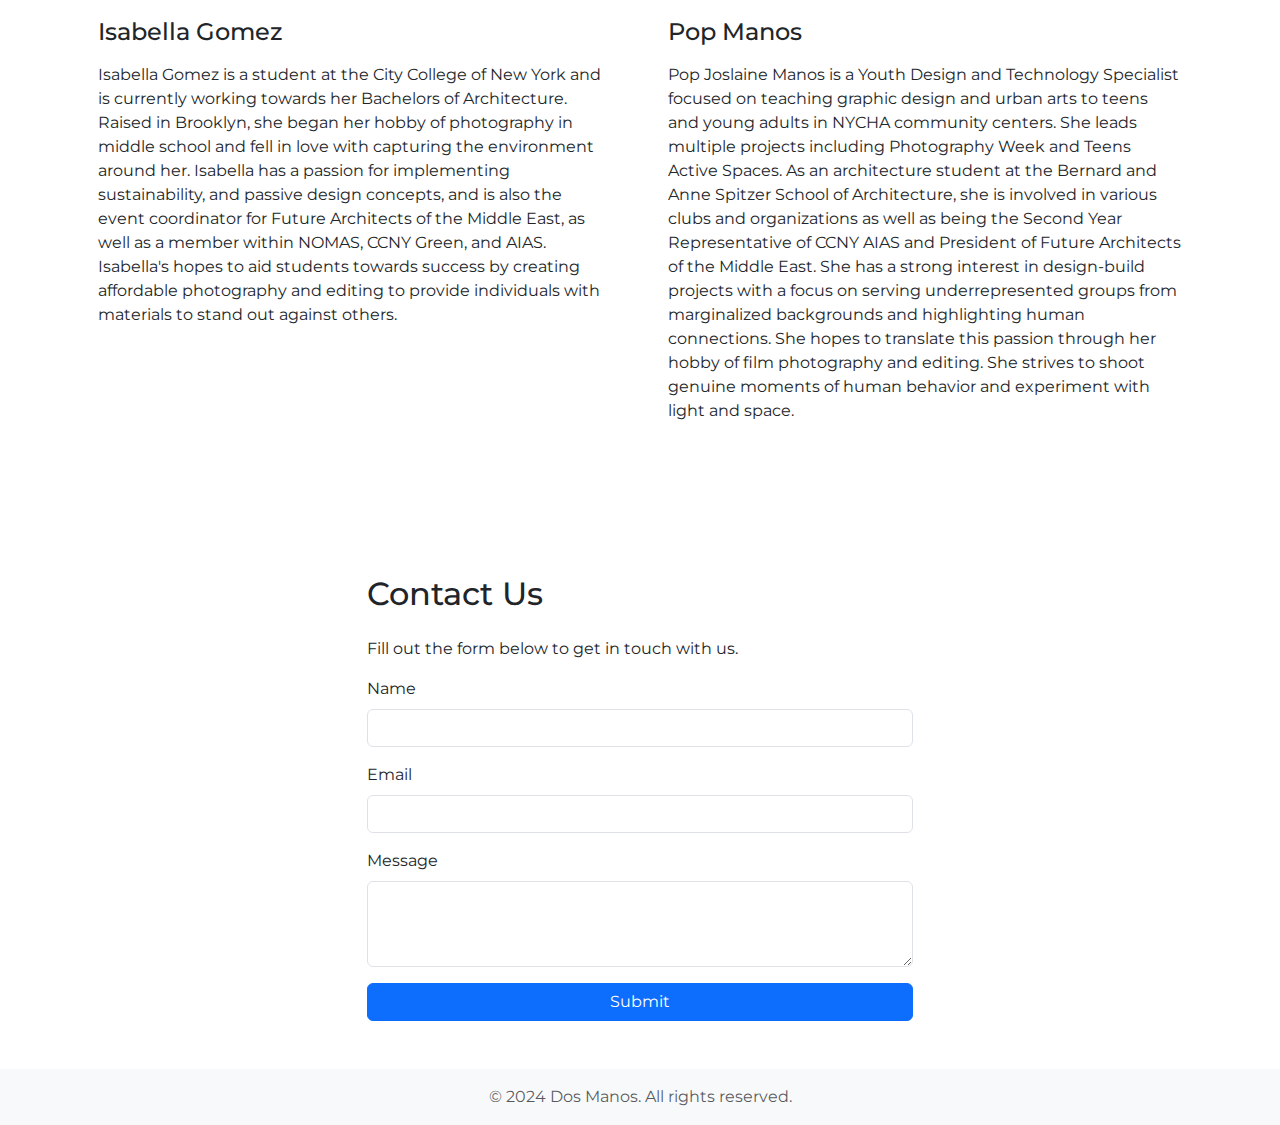
==== commit b7845fec: "removed booking section temp" ====
--- a/index.html
+++ b/index.html
@@ -26,6 +26,9 @@
                 <ul class="navbar-nav ms-auto">
                     <li class="nav-item">
                         <a class="nav-link" href="#about">About Us</a>
+                    </li>
+                    <li class="nav-item">
+                        <a class="nav-link" href="#book">Book Now</a>
                     </li>
                     <li class="nav-item">
                         <a class="nav-link" href="gallery.html">Gallery</a>
@@ -157,6 +160,19 @@
         </div>
     </section>
 
+    <!-- Embed calendly for scheduling for later-->
+    <!-- Embed calendly for scheduling for later-->
+    <!--
+        <section class="container-fluid" id="book">
+            <div 
+                class="calendly-inline-widget" 
+                data-url="https://calendly.com/ethandavid111" 
+                style="min-width:320px;height:710px;"
+                >
+            </div>
+        </section>
+    -->
+
     <!-- Contact us section -->
     <section class="container my-5" id="contact">
         <div class="row d-flex">
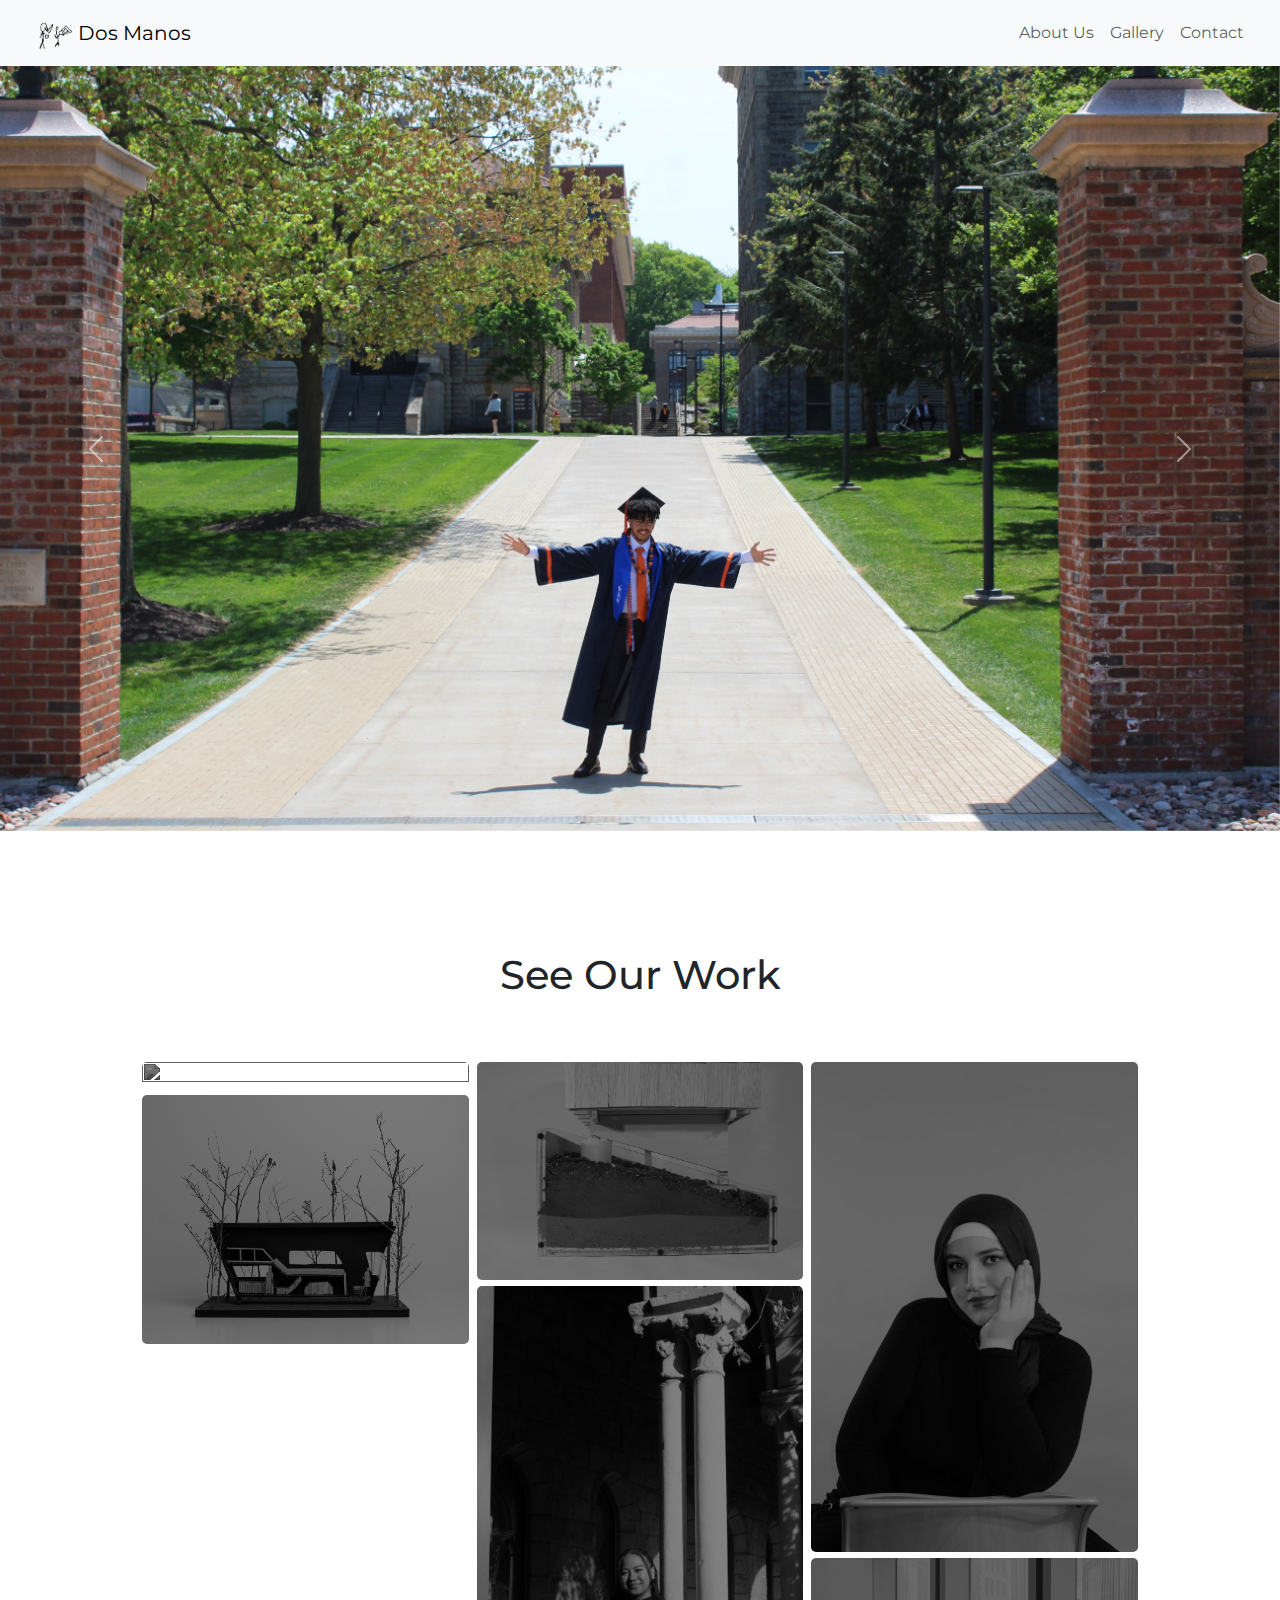
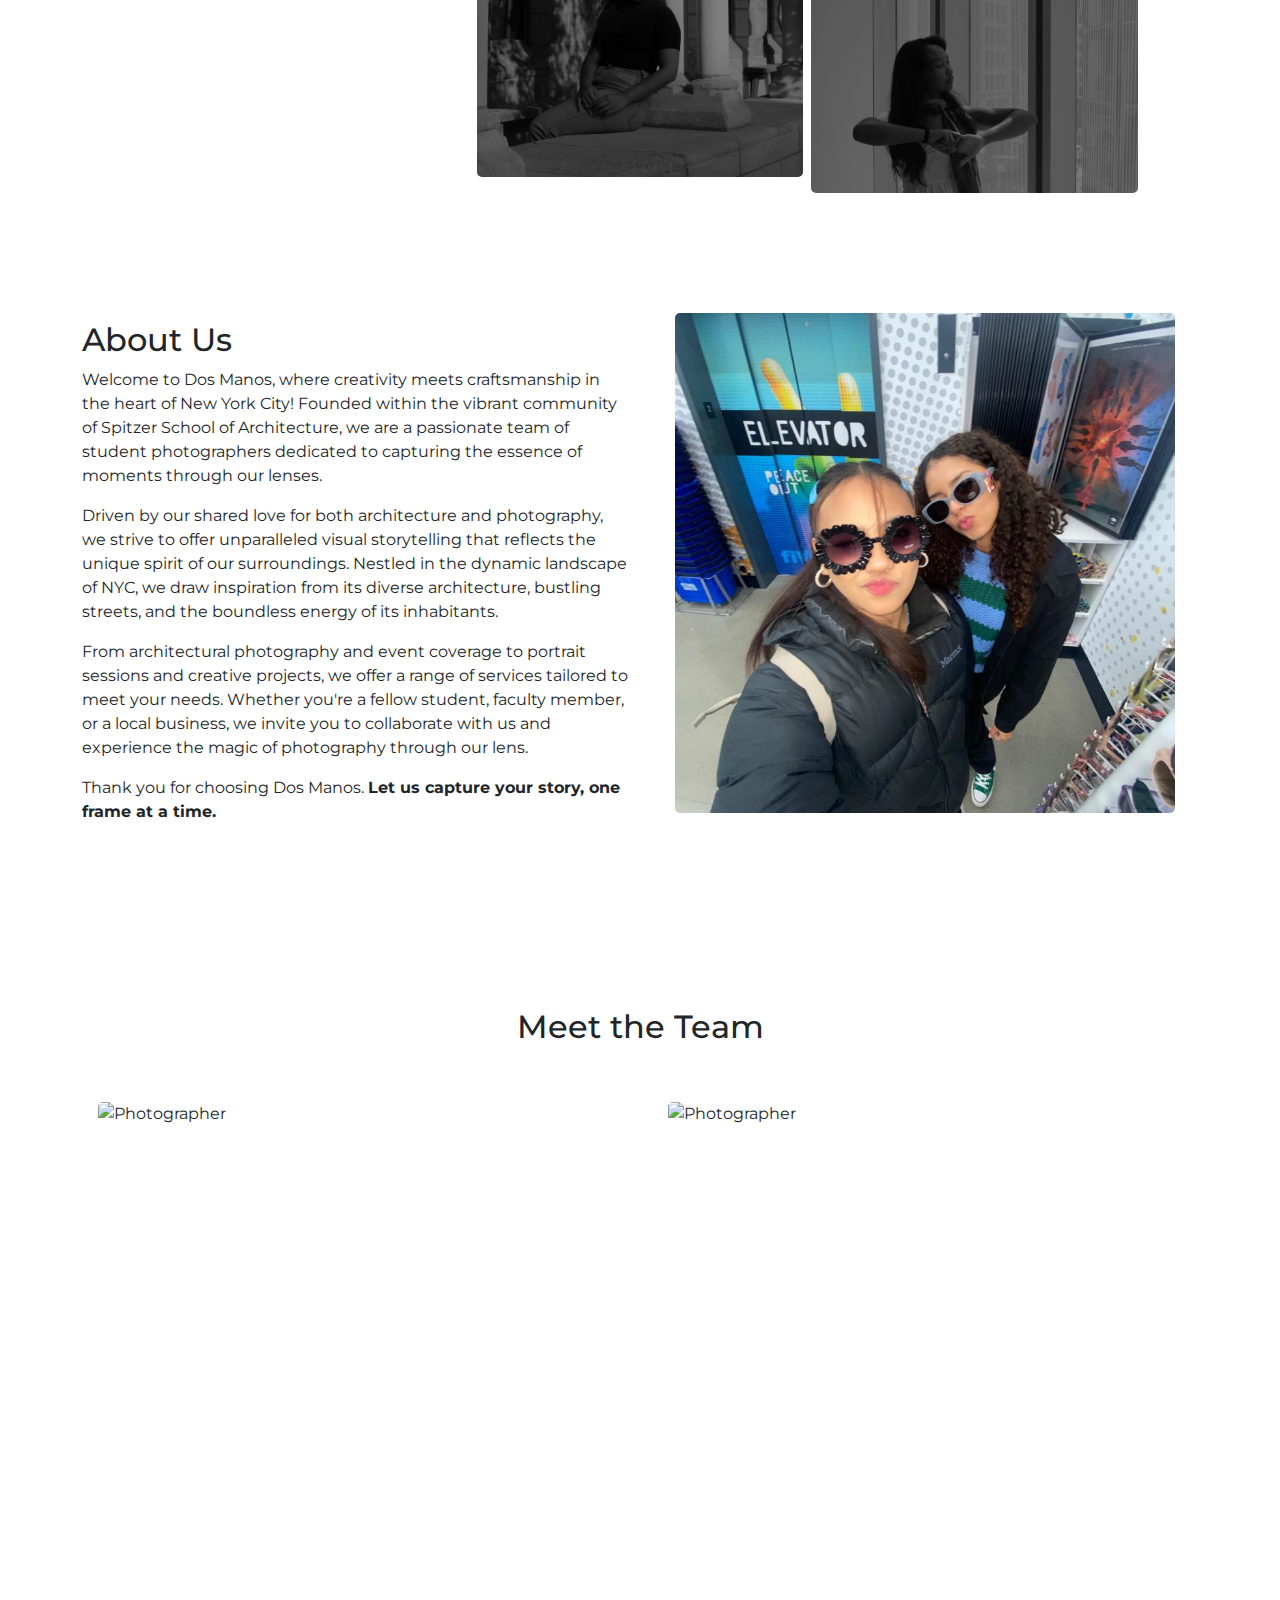
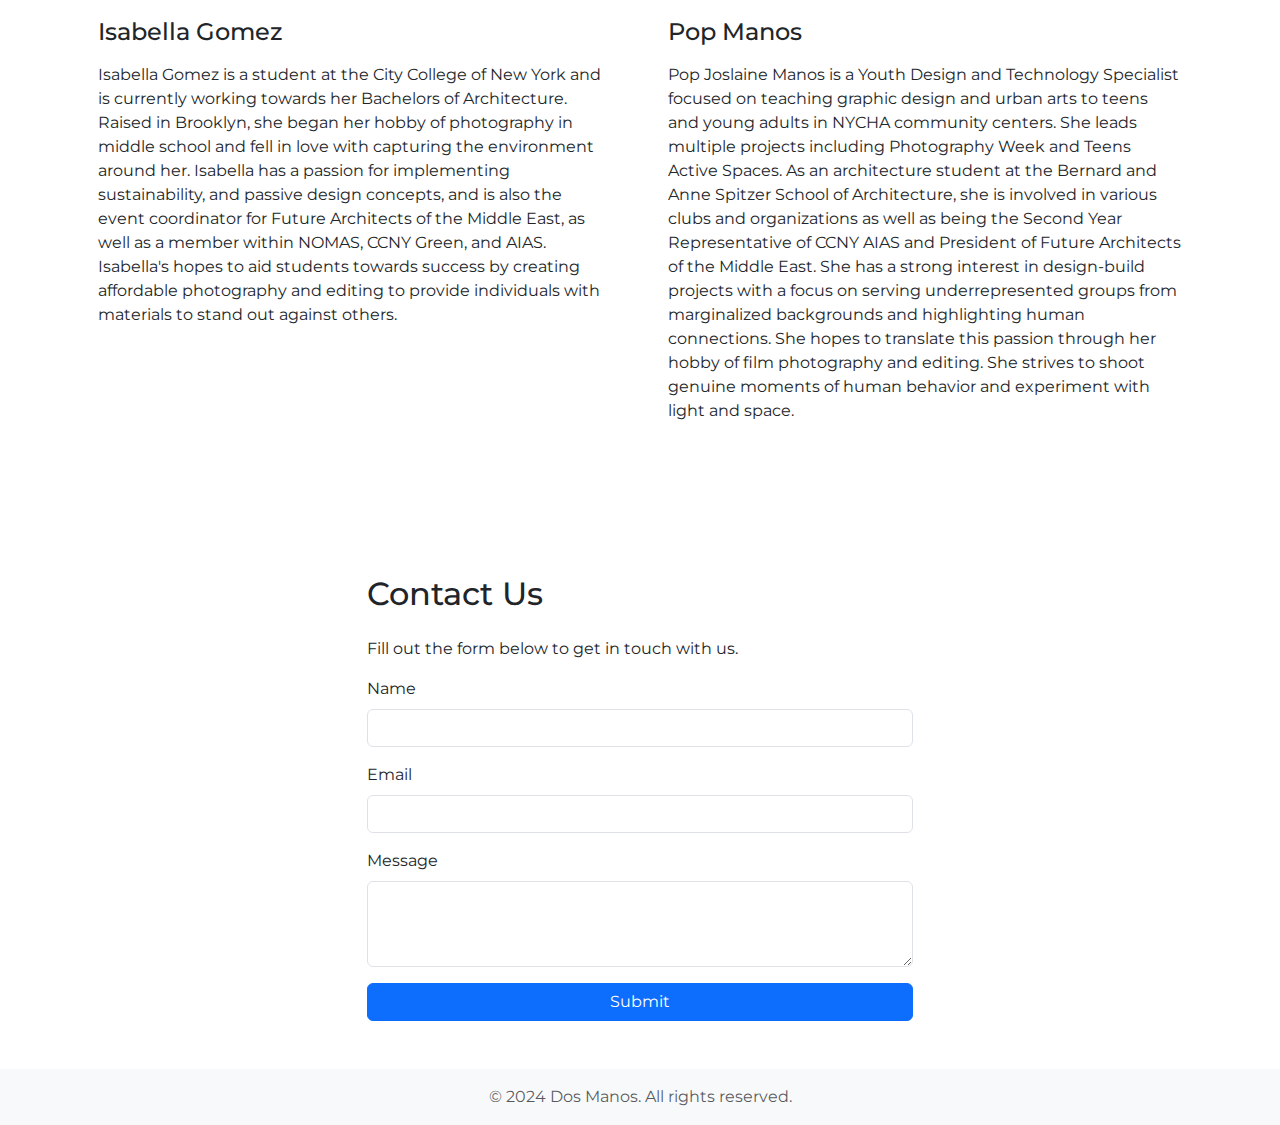
==== commit f7b19e34: "Merge branch 'master' of https://github.com/edg35/dos-manos-official" ====
--- a/index.html
+++ b/index.html
@@ -26,9 +26,6 @@
                 <ul class="navbar-nav ms-auto">
                     <li class="nav-item">
                         <a class="nav-link" href="#about">About Us</a>
-                    </li>
-                    <li class="nav-item">
-                        <a class="nav-link" href="#book">Book Now</a>
                     </li>
                     <li class="nav-item">
                         <a class="nav-link" href="gallery.html">Gallery</a>
@@ -161,7 +158,6 @@
     </section>
 
     <!-- Embed calendly for scheduling for later-->
-    <!-- Embed calendly for scheduling for later-->
     <!--
         <section class="container-fluid" id="book">
             <div 
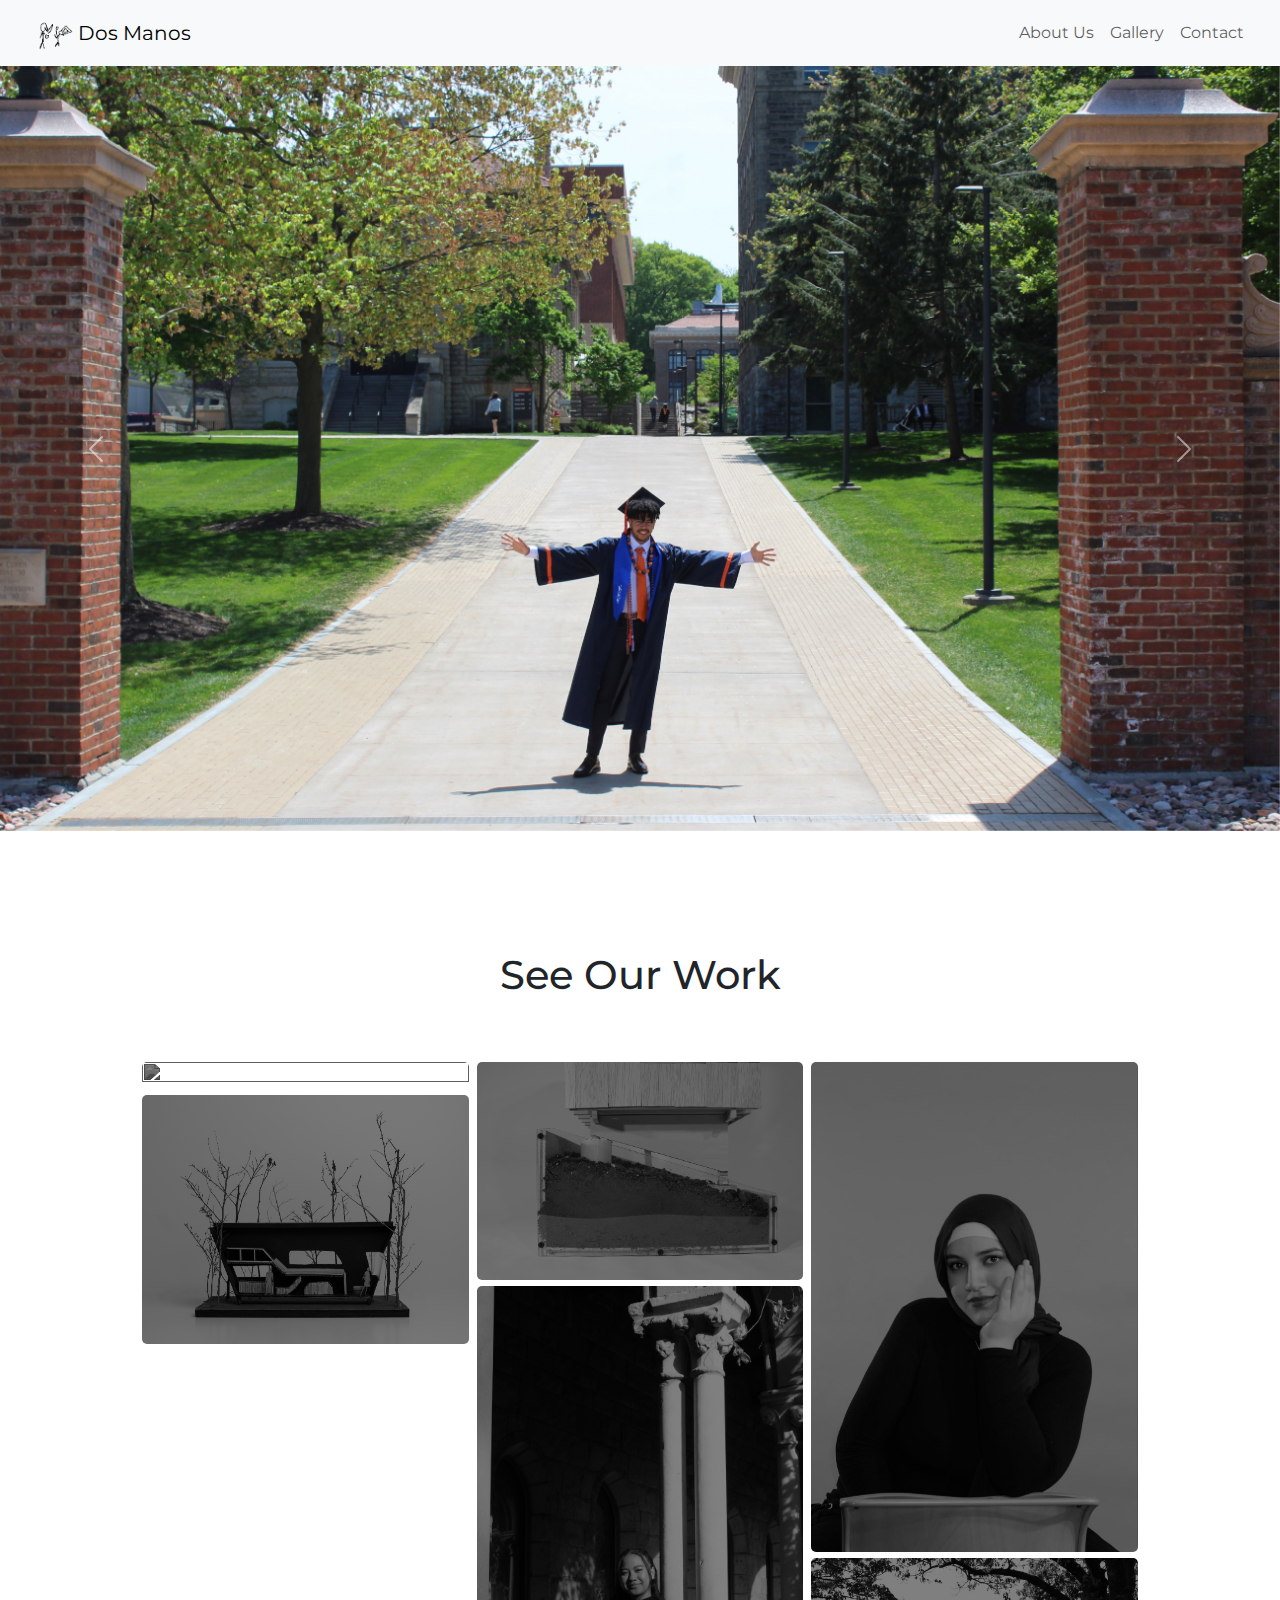
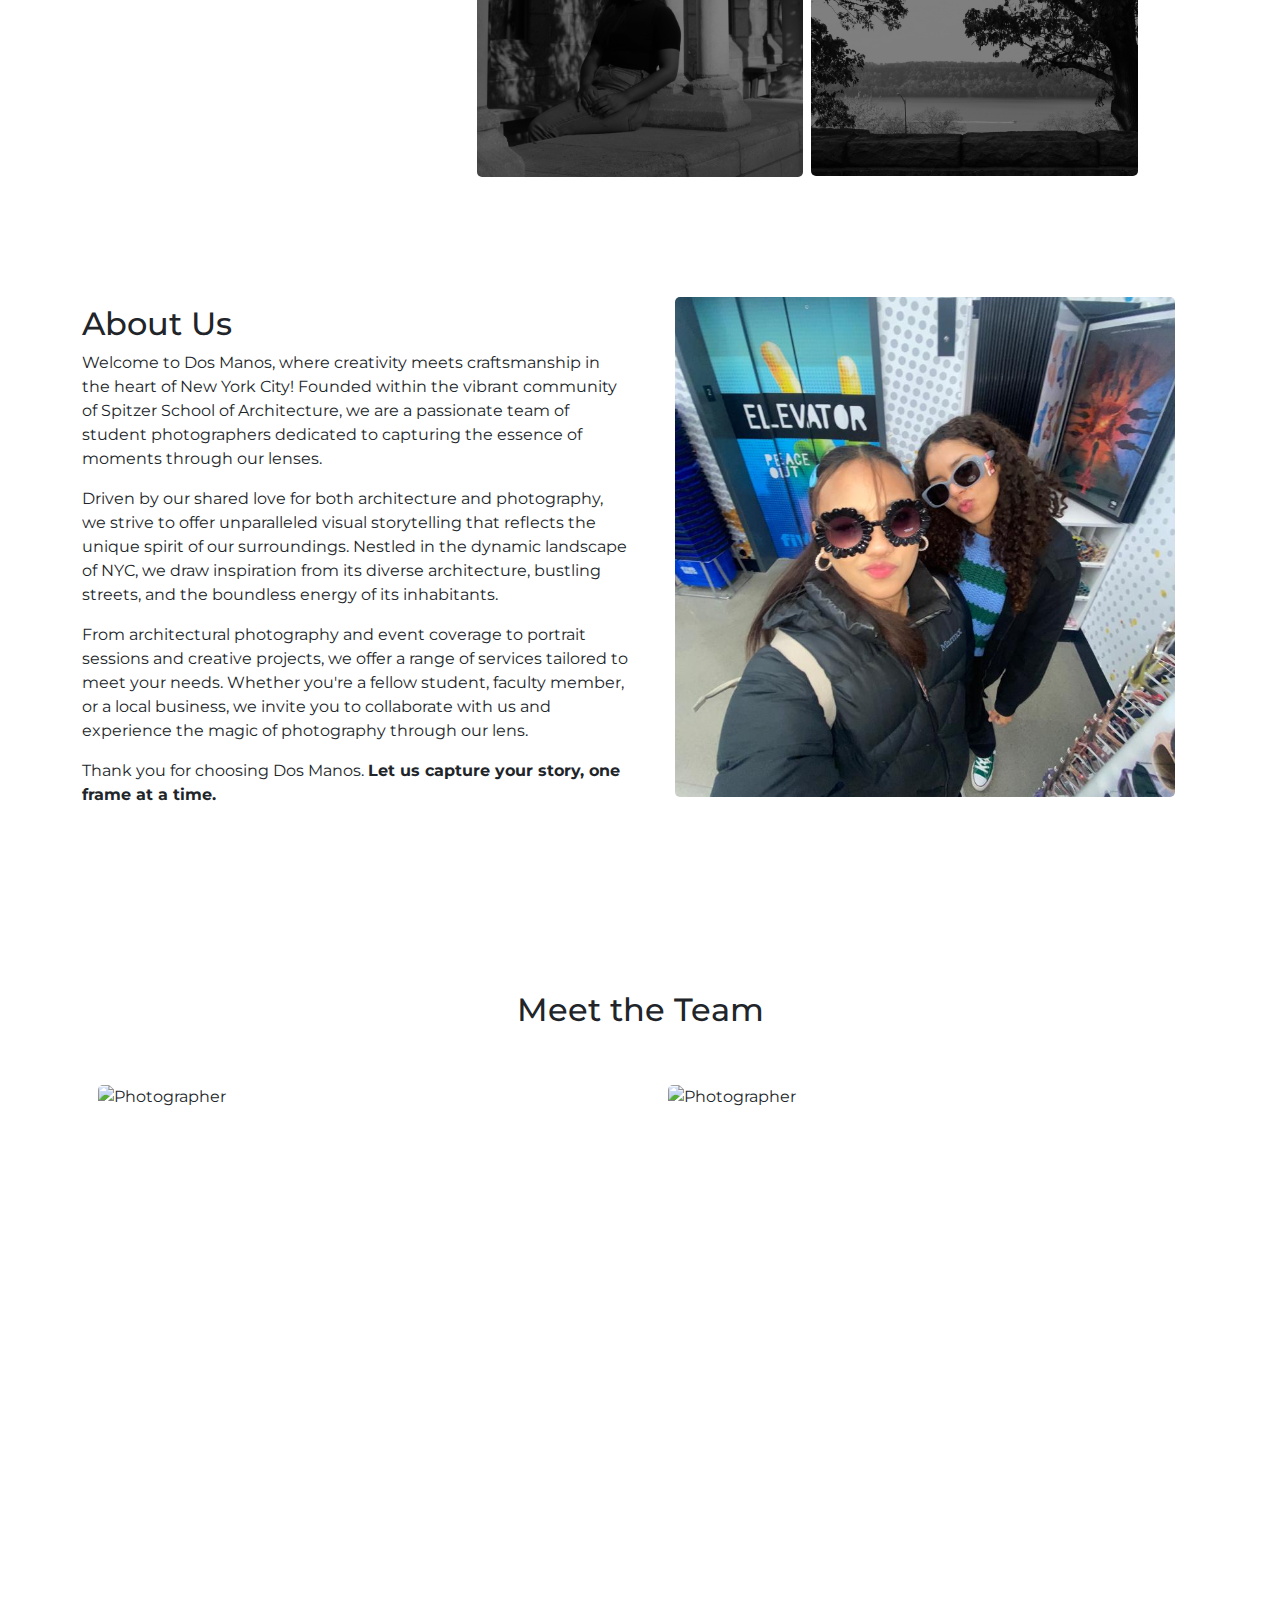
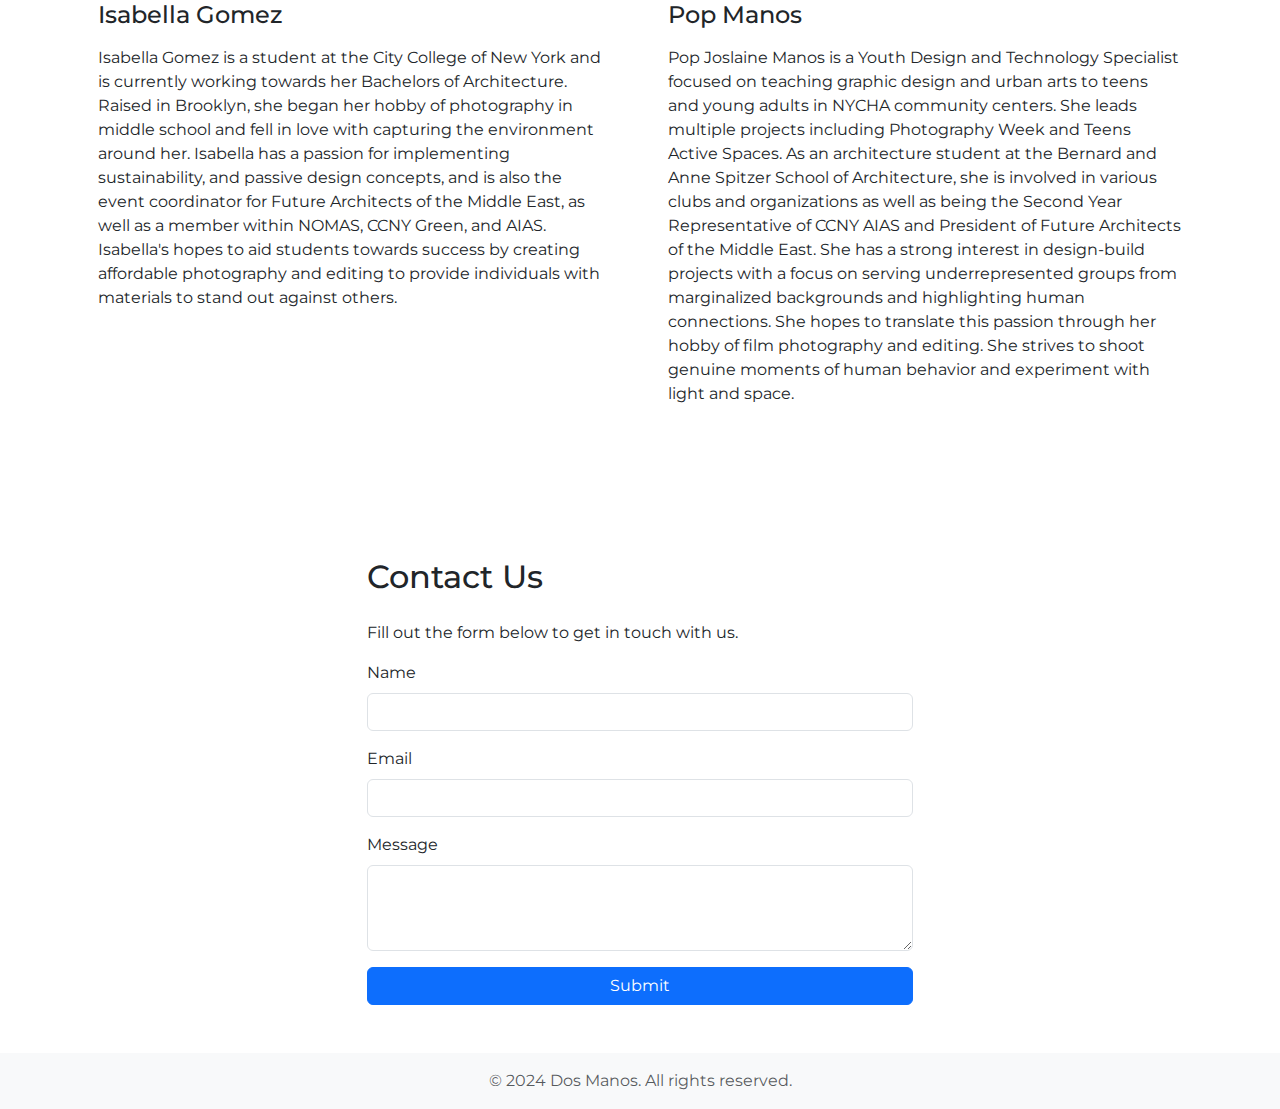
==== commit c972dbb8: "idk" ====
--- a/index.html
+++ b/index.html
@@ -77,7 +77,7 @@
             </div>
             <div class="col gallery-col">
                 <img src="assets/mariem.jpg" />
-                <img src="assets/picb.JPG" />
+                <img src="assets/water.jpg" />
             </div>
         </div>
     </section>
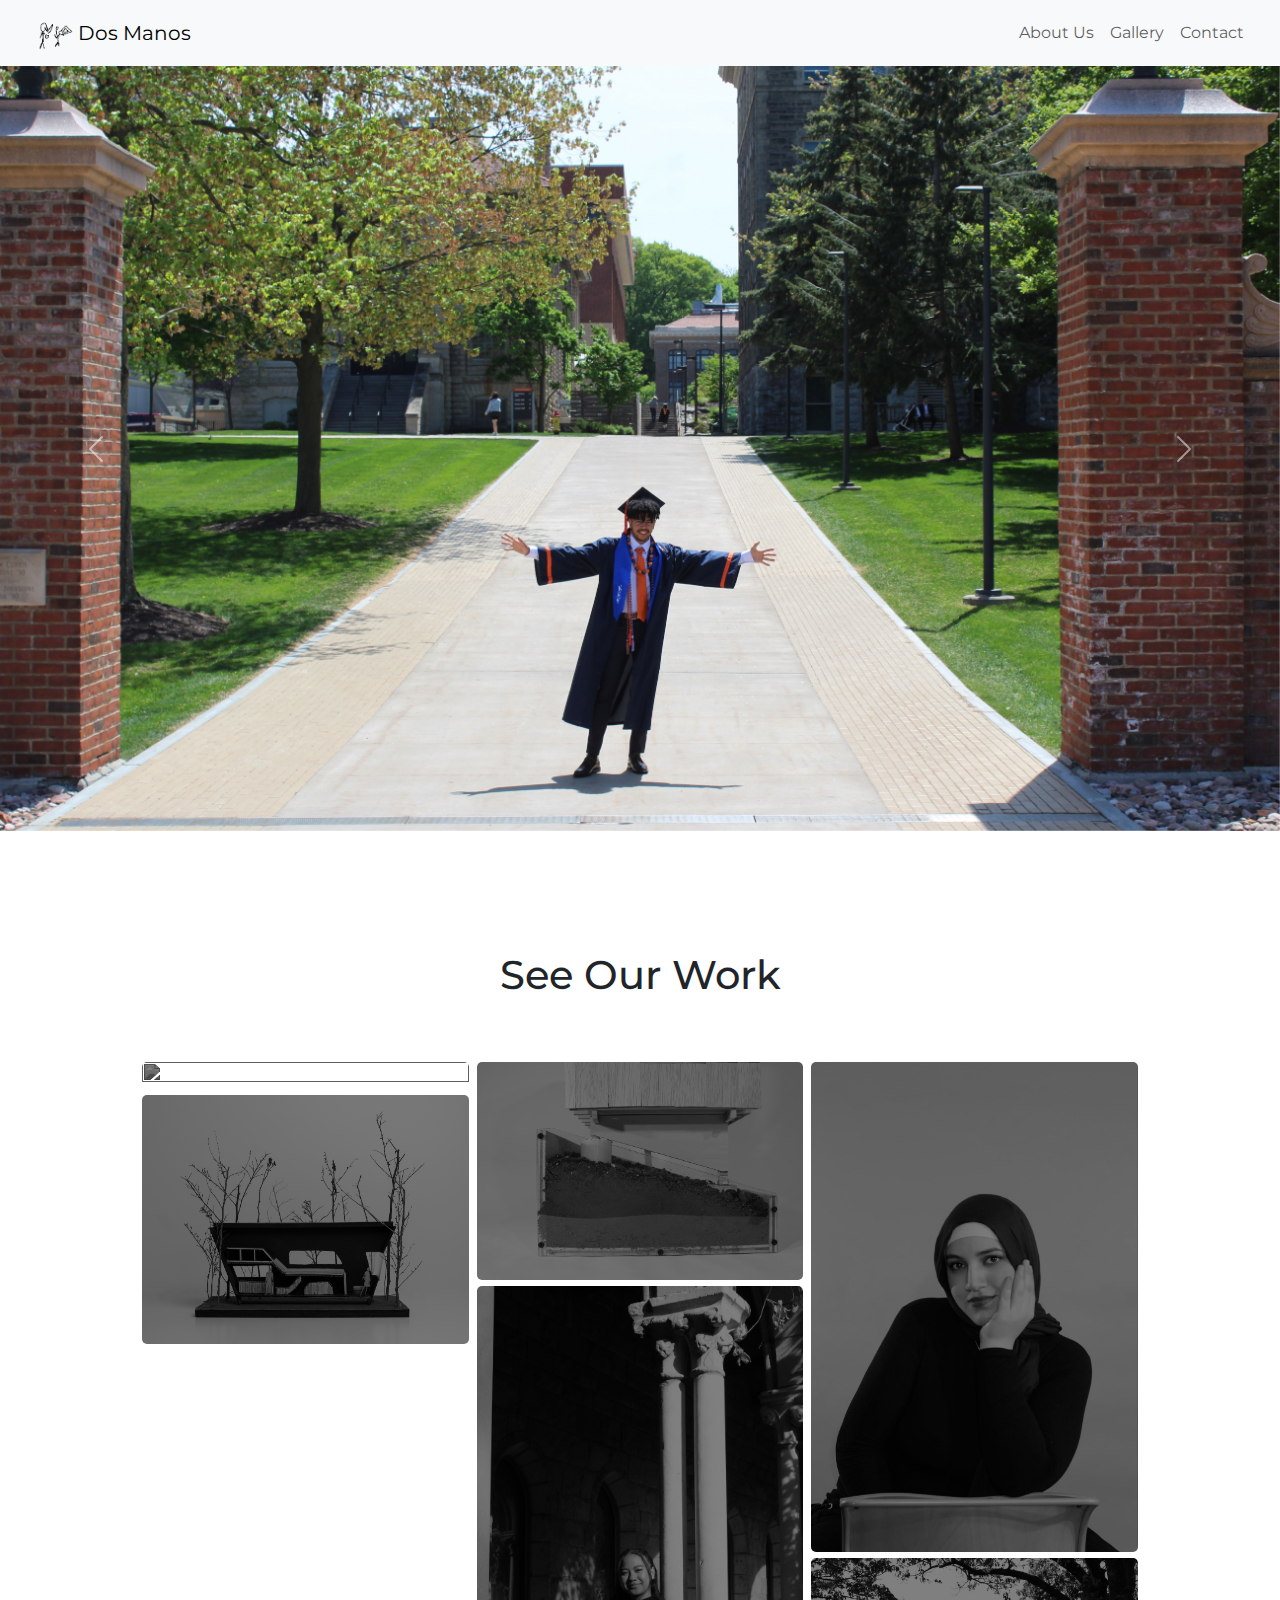
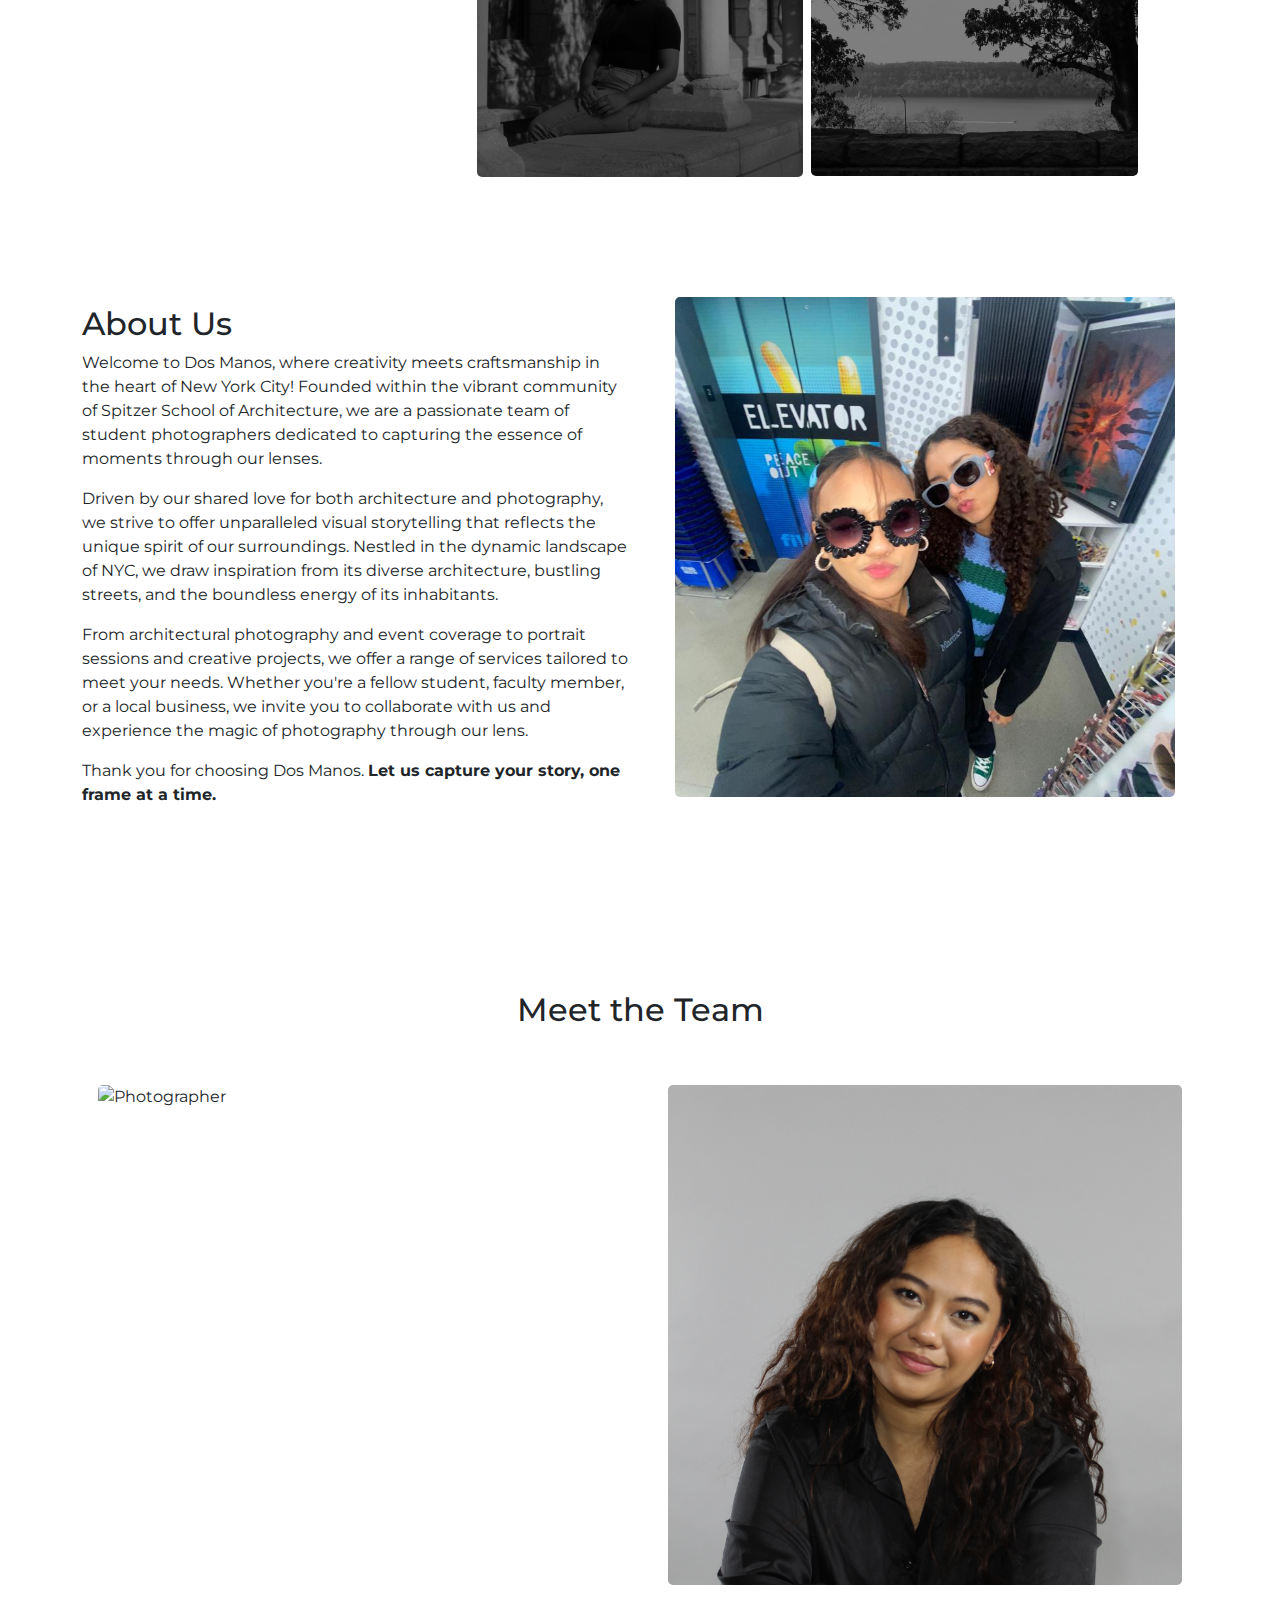
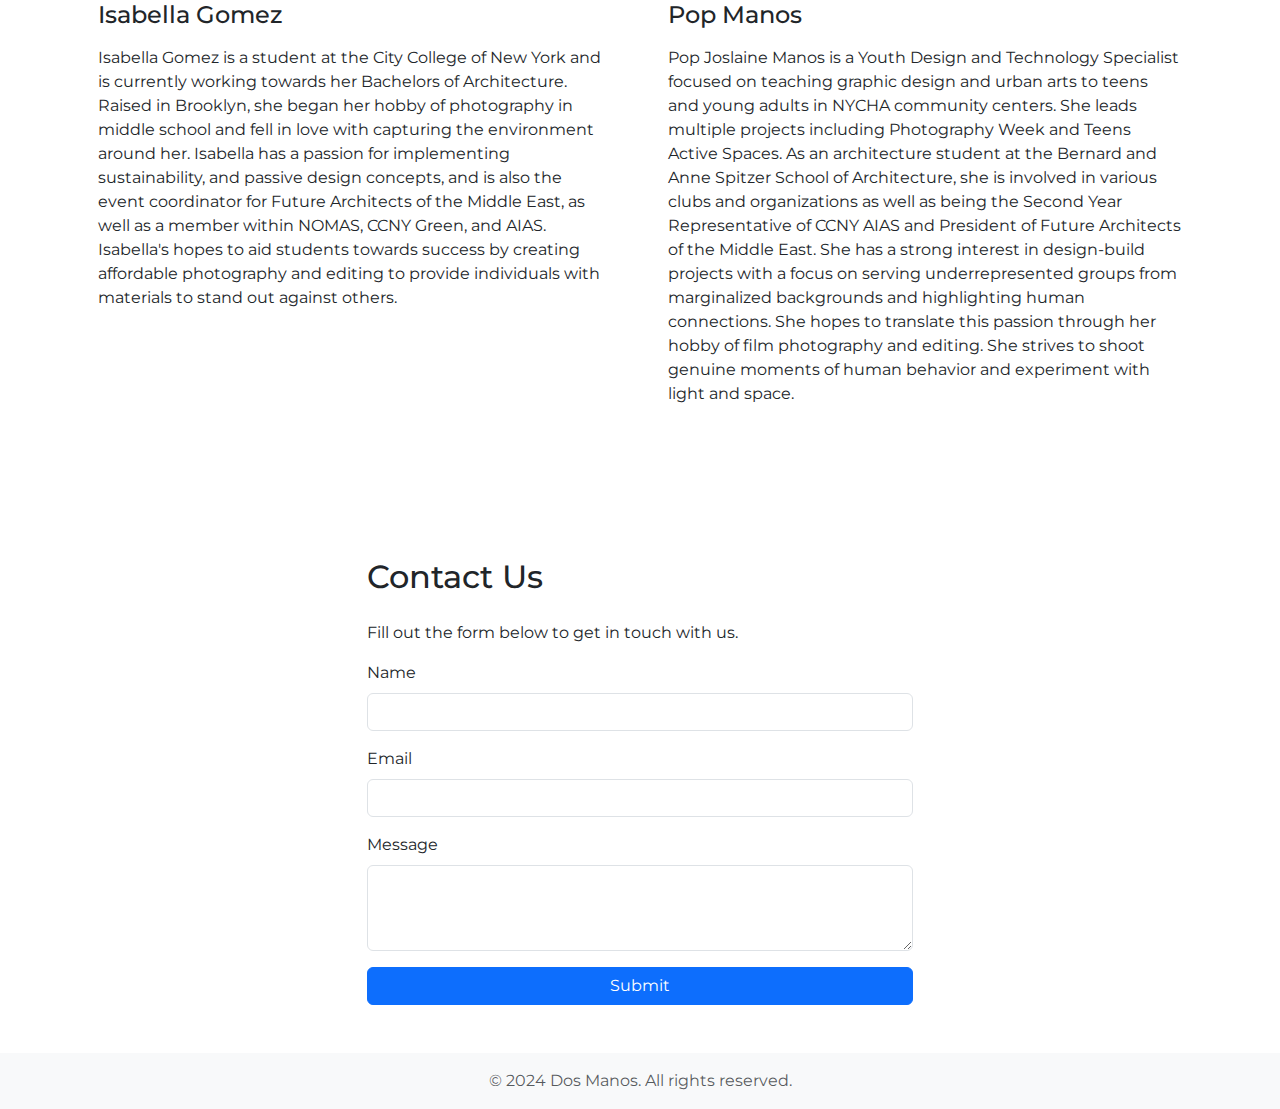
==== commit 17b15d1b: "fixed images not showing up on live site" ====
--- a/index.html
+++ b/index.html
@@ -134,7 +134,7 @@
             <div class="col-sm-12 col-md-6">
                 <div class="row">
                     <div class="col d-flex mx-3">
-                        <img src="assets/popabout.jpg" class="img-fluid img-border mx-auto team-pic" alt="Photographer">
+                        <img src="assets/popabout.JPG" class="img-fluid img-border mx-auto team-pic" alt="Photographer">
                     </div>
                 </div>
                 <div class="row about-text">
